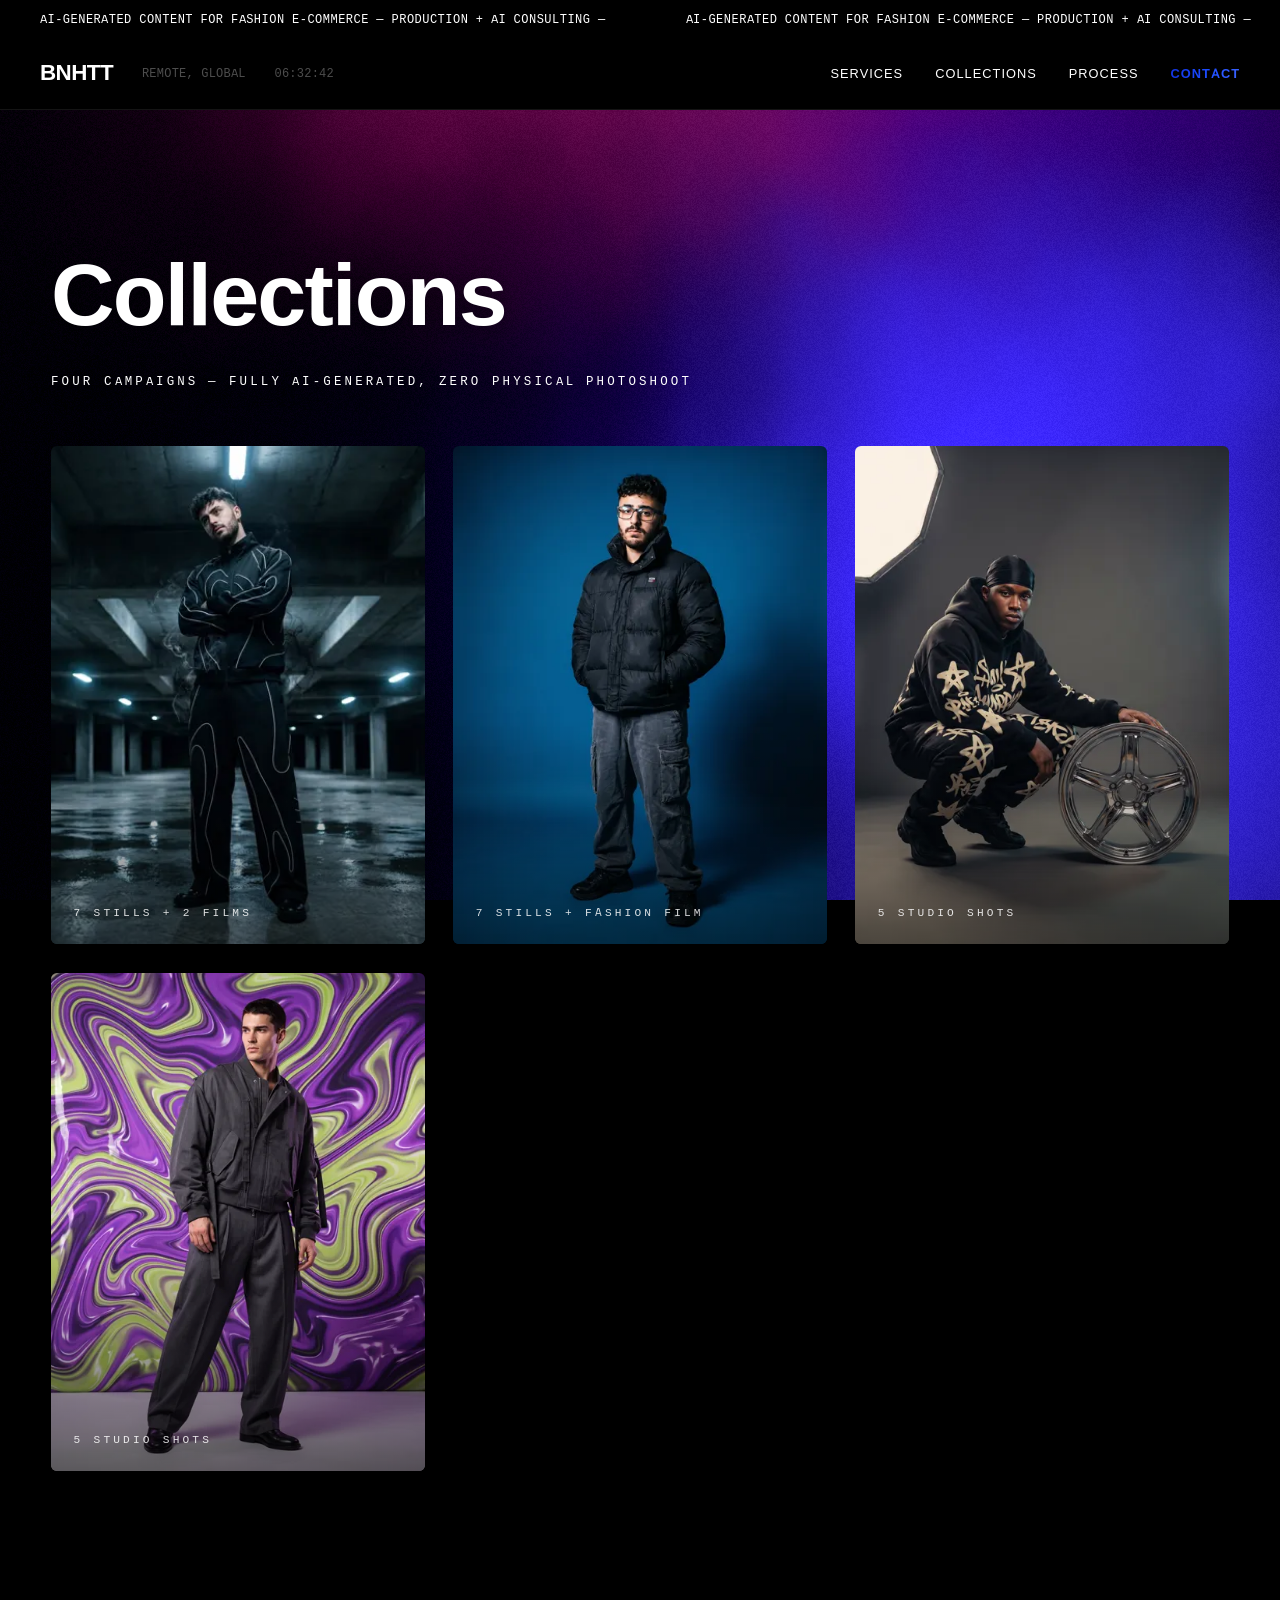
==== collections.html @ 739bd563 "Merge branch 'visual-shader-bg'" ====
<!DOCTYPE html>
<html lang="en">
<head>
  <meta charset="utf-8">
  <meta name="viewport" content="width=device-width, initial-scale=1.0">
  <title>Collections — BNHTT AI Studio</title>
  <meta name="description" content="AI-generated fashion collections by BNHTT AI Studio: Smoke, Blue and Chrome Garage. Full campaign content, produced without a physical photoshoot.">
  <link rel="icon" href="assets/images/favicon.svg" type="image/svg+xml">
  <link rel="icon" href="assets/images/favicon-32.png" sizes="32x32" type="image/png">
  <link rel="apple-touch-icon" href="assets/images/apple-touch-icon.png">
  <link rel="canonical" href="https://bnhtt.github.io/bnhtt-ai-studio-web/collections.html">
  <meta property="og:type" content="website">
  <meta property="og:site_name" content="BNHTT AI Studio">
  <meta property="og:title" content="Collections — BNHTT AI Studio">
  <meta property="og:description" content="Three fully AI-generated fashion campaigns: Smoke, Blue / Aether Flux and Chrome Garage. Zero physical photoshoot.">
  <meta property="og:url" content="https://bnhtt.github.io/bnhtt-ai-studio-web/collections.html">
  <meta property="og:image" content="https://bnhtt.github.io/bnhtt-ai-studio-web/assets/og-image.jpg">
  <meta name="twitter:card" content="summary_large_image">
  <meta name="twitter:image" content="https://bnhtt.github.io/bnhtt-ai-studio-web/assets/og-image.jpg">
  <link rel="stylesheet" href="assets/custom-overrides.css">
  <link rel="stylesheet" href="assets/studio-additions.css">
  <link rel="stylesheet" href="assets/living-blue.css">
  <link rel="stylesheet" href="assets/ui-polish.css">
  <link rel="stylesheet" href="assets/dark-theme.css">
  <link rel="stylesheet" href="assets/text-anim.css">
  <link rel="stylesheet" href="assets/shader-bg.css">
</head>
<body>

  <a href="#main-content" class="skip-link">Skip to content</a>

  <!-- ===== SHADER BACKGROUND (color-shifting on scroll) ===== -->
  <canvas id="shaderBg" aria-hidden="true"></canvas>

  <!-- ===== TICKER ===== -->
  <div class="ticker">
    <div class="ticker-track">
      <span class="ticker-text">AI-GENERATED CONTENT FOR FASHION E-COMMERCE — PRODUCTION + AI CONSULTING —</span>
      <span class="ticker-text">AI-GENERATED CONTENT FOR FASHION E-COMMERCE — PRODUCTION + AI CONSULTING —</span>
      <span class="ticker-text">AI-GENERATED CONTENT FOR FASHION E-COMMERCE — PRODUCTION + AI CONSULTING —</span>
      <span class="ticker-text">AI-GENERATED CONTENT FOR FASHION E-COMMERCE — PRODUCTION + AI CONSULTING —</span>
    </div>
  </div>

  <!-- ===== HEADER ===== -->
  <header class="header">
    <div class="header-left">
      <span class="header-brand"><a href="index.html" style="color:inherit;text-decoration:none;">BNHTT</a></span>
      <span class="header-location">REMOTE, GLOBAL</span>
      <span class="header-time">--:--:--</span>
    </div>
    <nav class="header-nav">
      <a href="index.html#services" class="nav-link">SERVICES</a>
      <a href="collections.html" class="nav-link">COLLECTIONS</a>
      <a href="index.html#process" class="nav-link">PROCESS</a>
      <a href="index.html#contact" class="nav-link nav-cart">CONTACT</a>
    </nav>
  </header>

  <main class="collections-main" id="main-content" tabindex="-1">
    <h1 class="collections-heading">Collections</h1>
    <p class="collections-sub">FOUR CAMPAIGNS — FULLY AI-GENERATED, ZERO PHYSICAL PHOTOSHOOT</p>

    <!-- ===== GRID ===== -->
    <div class="collections-grid" id="collectionsGrid">
      <a class="collection-card" href="#smoke" data-collection="smoke">
        <img src="assets/campaigns/smoke/image-full-portrait-fashion-photograph-of-the--mr4r8g49-2myx_900.webp" srcset="assets/campaigns/smoke/image-full-portrait-fashion-photograph-of-the--mr4r8g49-2myx_480.webp 480w, assets/campaigns/smoke/image-full-portrait-fashion-photograph-of-the--mr4r8g49-2myx_900.webp 900w" sizes="(max-width: 700px) 90vw, 420px" alt="Smoke collection cover — AI-generated fashion portrait" decoding="async" width="900" height="1200">
        <span class="collection-card-label">
          <span class="collection-card-name">SMOKE</span>
          <span class="collection-card-count">7 STILLS + 2 FILMS</span>
        </span>
      </a>
      <a class="collection-card" href="#blue" data-collection="blue">
        <img src="assets/campaigns/blue/ph_standing_900.webp" srcset="assets/campaigns/blue/ph_standing_480.webp 480w, assets/campaigns/blue/ph_standing_900.webp 900w" sizes="(max-width: 700px) 90vw, 420px" alt="Blue collection cover — AI-generated editorial on blue backdrop" decoding="async" width="900" height="1200">
        <span class="collection-card-label">
          <span class="collection-card-name">BLUE / AETHER FLUX</span>
          <span class="collection-card-count">7 STILLS + FASHION FILM</span>
        </span>
      </a>
      <a class="collection-card" href="#chrome-garage" data-collection="chrome-garage">
        <img src="assets/campaigns/chrome_garage/04_prop_llanta_cromada_900.webp" srcset="assets/campaigns/chrome_garage/04_prop_llanta_cromada_480.webp 480w, assets/campaigns/chrome_garage/04_prop_llanta_cromada_900.webp 900w" sizes="(max-width: 700px) 90vw, 420px" alt="Chrome Garage collection cover — studio shot with chrome rim prop" decoding="async" width="900" height="1200">
        <span class="collection-card-label">
          <span class="collection-card-name">CHROME GARAGE</span>
          <span class="collection-card-count">5 STUDIO SHOTS</span>
        </span>
      </a>
      <a class="collection-card" href="#acid-mirage" data-collection="acid-mirage">
        <img src="assets/campaigns/acid_mirage/acid_1_900.webp" srcset="assets/campaigns/acid_mirage/acid_1_480.webp 480w, assets/campaigns/acid_mirage/acid_1_900.webp 900w" sizes="(max-width: 700px) 90vw, 420px" alt="Acid Mirage collection cover — streetwear on acid liquid backdrop" decoding="async" width="900" height="1200">
        <span class="collection-card-label">
          <span class="collection-card-name">ACID MIRAGE</span>
          <span class="collection-card-count">5 STUDIO SHOTS</span>
        </span>
      </a>
    </div>

    <!-- ===== DETAIL: SMOKE ===== -->
    <section class="collection-detail" id="detail-smoke">
      <button class="detail-back" data-back>← ALL COLLECTIONS</button>
      <h2 class="detail-title">SMOKE</h2>
      <p class="detail-desc">Full fashion campaign generated with AI: editorial portraits, product still-life, detail shots and a paced fashion film — produced without a physical photoshoot.</p>
      <div class="detail-gallery">
        <video class="gallery-video" src="assets/campaigns/smoke/smoke_film1.mp4" controls preload="metadata" poster="assets/campaigns/smoke/smoke_film1_poster.webp"></video>
        <video class="gallery-video" src="assets/campaigns/smoke/smoke_film2.mp4" controls preload="metadata" poster="assets/campaigns/smoke/smoke_film2_poster.webp"></video>
        <img src="assets/campaigns/smoke/image-full-portrait-fashion-photograph-of-the--mr4r8g49-2myx_900.webp" srcset="assets/campaigns/smoke/image-full-portrait-fashion-photograph-of-the--mr4r8g49-2myx_480.webp 480w, assets/campaigns/smoke/image-full-portrait-fashion-photograph-of-the--mr4r8g49-2myx_900.webp 900w" sizes="(max-width: 700px) 90vw, 480px" alt="Smoke — full portrait" loading="lazy">
        <img src="assets/campaigns/smoke/image-full-body-fashion-photograph-of-the-same-mr4r9ql4-m71h_900.webp" srcset="assets/campaigns/smoke/image-full-body-fashion-photograph-of-the-same-mr4r9ql4-m71h_480.webp 480w, assets/campaigns/smoke/image-full-body-fashion-photograph-of-the-same-mr4r9ql4-m71h_900.webp 900w" sizes="(max-width: 700px) 90vw, 480px" alt="Smoke — full body" loading="lazy">
        <img src="assets/campaigns/smoke/image-close-up-fashion-detail-photograph-focus-mr4r941b-03mb_900.webp" srcset="assets/campaigns/smoke/image-close-up-fashion-detail-photograph-focus-mr4r941b-03mb_480.webp 480w, assets/campaigns/smoke/image-close-up-fashion-detail-photograph-focus-mr4r941b-03mb_900.webp 900w" sizes="(max-width: 700px) 90vw, 480px" alt="Smoke — fabric detail close-up" loading="lazy">
        <img src="assets/campaigns/smoke/image-product-still-life-fashion-photography-o-mr4r7rx3-8bcl_900.webp" srcset="assets/campaigns/smoke/image-product-still-life-fashion-photography-o-mr4r7rx3-8bcl_480.webp 480w, assets/campaigns/smoke/image-product-still-life-fashion-photography-o-mr4r7rx3-8bcl_900.webp 900w" sizes="(max-width: 700px) 90vw, 480px" alt="Smoke — product still life" loading="lazy">
        <img src="assets/campaigns/smoke/image-camera-most-important-instruction-extrem-mr4rii1w-jrmy_900.webp" srcset="assets/campaigns/smoke/image-camera-most-important-instruction-extrem-mr4rii1w-jrmy_480.webp 480w, assets/campaigns/smoke/image-camera-most-important-instruction-extrem-mr4rii1w-jrmy_900.webp 900w" sizes="(max-width: 700px) 90vw, 480px" alt="Smoke — extreme angle editorial" loading="lazy">
        <img src="assets/campaigns/smoke/image-camera-most-important-instruction-tight--mr4s2w0s-jcgx_900.webp" srcset="assets/campaigns/smoke/image-camera-most-important-instruction-tight--mr4s2w0s-jcgx_480.webp 480w, assets/campaigns/smoke/image-camera-most-important-instruction-tight--mr4s2w0s-jcgx_900.webp 900w" sizes="(max-width: 700px) 90vw, 480px" alt="Smoke — tight frame editorial" loading="lazy">
        <img src="assets/campaigns/smoke/image-camera-wide-angle-lens-45-degree-angle-i-mr4s3p71-jqk0_900.webp" srcset="assets/campaigns/smoke/image-camera-wide-angle-lens-45-degree-angle-i-mr4s3p71-jqk0_480.webp 480w, assets/campaigns/smoke/image-camera-wide-angle-lens-45-degree-angle-i-mr4s3p71-jqk0_900.webp 900w" sizes="(max-width: 700px) 90vw, 480px" alt="Smoke — wide angle 45 degrees" loading="lazy">
      </div>
      <nav class="detail-nav" aria-label="Other collections">
        <a href="#acid-mirage" class="detail-nav-link detail-nav-prev">← ACID MIRAGE</a>
        <a href="#blue" class="detail-nav-link detail-nav-next">BLUE / AETHER FLUX →</a>
      </nav>
    </section>

    <!-- ===== DETAIL: BLUE ===== -->
    <section class="collection-detail" id="detail-blue">
      <button class="detail-back" data-back>← ALL COLLECTIONS</button>
      <h2 class="detail-title">BLUE / AETHER FLUX</h2>
      <p class="detail-desc">AI-generated editorial photoshoot on a saturated blue set: standing and full-body frames, 3/4 editorial angles and close-up portraits, plus the Aether Flux fashion film — all built from a single reference model, with zero physical photoshoot.</p>
      <div class="detail-gallery">
        <video class="gallery-video" src="assets/campaigns/blue/AETHER_FLUX_v2_final.mp4" controls preload="metadata" poster="assets/campaigns/blue/ph_standing_900.webp"></video>
        <img src="assets/campaigns/blue/ph_standing_900.webp" srcset="assets/campaigns/blue/ph_standing_480.webp 480w, assets/campaigns/blue/ph_standing_900.webp 900w" sizes="(max-width: 700px) 90vw, 480px" alt="Blue — standing full body" loading="lazy">
        <img src="assets/campaigns/blue/ph_fullbody_900.webp" srcset="assets/campaigns/blue/ph_fullbody_480.webp 480w, assets/campaigns/blue/ph_fullbody_900.webp 900w" sizes="(max-width: 700px) 90vw, 480px" alt="Blue — full body frontal" loading="lazy">
        <img src="assets/campaigns/blue/ph_34_900.webp" srcset="assets/campaigns/blue/ph_34_480.webp 480w, assets/campaigns/blue/ph_34_900.webp 900w" sizes="(max-width: 700px) 90vw, 480px" alt="Blue — 3/4 editorial angle" loading="lazy">
        <img src="assets/campaigns/blue/ph_closeup_900.webp" srcset="assets/campaigns/blue/ph_closeup_480.webp 480w, assets/campaigns/blue/ph_closeup_900.webp 900w" sizes="(max-width: 700px) 90vw, 480px" alt="Blue — close-up portrait" loading="lazy">
        <img src="assets/campaigns/blue/ph_portrait_grey_900.webp" srcset="assets/campaigns/blue/ph_portrait_grey_480.webp 480w, assets/campaigns/blue/ph_portrait_grey_900.webp 900w" sizes="(max-width: 700px) 90vw, 480px" alt="Blue — grey portrait variation" loading="lazy">
        <img src="assets/campaigns/blue/ph_crouch_900.webp" srcset="assets/campaigns/blue/ph_crouch_480.webp 480w, assets/campaigns/blue/ph_crouch_900.webp 900w" sizes="(max-width: 700px) 90vw, 480px" alt="Blue — crouch pose" loading="lazy">
        <img src="assets/campaigns/blue/ph_editorial_900.webp" srcset="assets/campaigns/blue/ph_editorial_480.webp 480w, assets/campaigns/blue/ph_editorial_900.webp 900w" sizes="(max-width: 700px) 90vw, 480px" alt="Blue — editorial frame" loading="lazy">
      </div>
      <nav class="detail-nav" aria-label="Other collections">
        <a href="#smoke" class="detail-nav-link detail-nav-prev">← SMOKE</a>
        <a href="#chrome-garage" class="detail-nav-link detail-nav-next">CHROME GARAGE →</a>
      </nav>
    </section>

    <!-- ===== DETAIL: CHROME GARAGE ===== -->
    <section class="collection-detail" id="detail-chrome-garage">
      <button class="detail-back" data-back>← ALL COLLECTIONS</button>
      <h2 class="detail-title">CHROME GARAGE</h2>
      <p class="detail-desc">Studio session generated end-to-end with AI: streetwear co-ord with hand-painted graffiti prints, editorial poses and a chrome five-spoke rim as sculptural prop.</p>
      <div class="detail-gallery">
        <img src="assets/campaigns/chrome_garage/01_full_body_coord_900.webp" srcset="assets/campaigns/chrome_garage/01_full_body_coord_480.webp 480w, assets/campaigns/chrome_garage/01_full_body_coord_900.webp 900w" sizes="(max-width: 700px) 90vw, 480px" alt="Chrome Garage — full body co-ord" loading="lazy">
        <img src="assets/campaigns/chrome_garage/02_editorial_profile_point_900.webp" srcset="assets/campaigns/chrome_garage/02_editorial_profile_point_480.webp 480w, assets/campaigns/chrome_garage/02_editorial_profile_point_900.webp 900w" sizes="(max-width: 700px) 90vw, 480px" alt="Chrome Garage — editorial profile" loading="lazy">
        <img src="assets/campaigns/chrome_garage/03_detalle_textura_print_900.webp" srcset="assets/campaigns/chrome_garage/03_detalle_textura_print_480.webp 480w, assets/campaigns/chrome_garage/03_detalle_textura_print_900.webp 900w" sizes="(max-width: 700px) 90vw, 480px" alt="Chrome Garage — print texture detail" loading="lazy">
        <img src="assets/campaigns/chrome_garage/04_prop_llanta_cromada_900.webp" srcset="assets/campaigns/chrome_garage/04_prop_llanta_cromada_480.webp 480w, assets/campaigns/chrome_garage/04_prop_llanta_cromada_900.webp 900w" sizes="(max-width: 700px) 90vw, 480px" alt="Chrome Garage — chrome rim prop" loading="lazy">
        <img src="assets/campaigns/chrome_garage/05_retrato_hood_up_900.webp" srcset="assets/campaigns/chrome_garage/05_retrato_hood_up_480.webp 480w, assets/campaigns/chrome_garage/05_retrato_hood_up_900.webp 900w" sizes="(max-width: 700px) 90vw, 480px" alt="Chrome Garage — hood up portrait" loading="lazy">
      </div>
      <nav class="detail-nav" aria-label="Other collections">
        <a href="#blue" class="detail-nav-link detail-nav-prev">← BLUE / AETHER FLUX</a>
        <a href="#acid-mirage" class="detail-nav-link detail-nav-next">ACID MIRAGE →</a>
      </nav>
    </section>

    <!-- ===== DETAIL: ACID MIRAGE ===== -->
    <section class="collection-detail" id="detail-acid-mirage">
      <button class="detail-back" data-back>← ALL COLLECTIONS</button>
      <h2 class="detail-title">ACID MIRAGE</h2>
      <p class="detail-desc">Editorial menswear streetwear set against liquid acid backdrops — electric purple and lime marble, ornamental dark-cloud textures. Desaturated garments over saturated abstract sets, generated end-to-end with AI. Zero physical photoshoot.</p>
      <div class="detail-gallery">
        <img src="assets/campaigns/acid_mirage/acid_1_900.webp" srcset="assets/campaigns/acid_mirage/acid_1_480.webp 480w, assets/campaigns/acid_mirage/acid_1_900.webp 900w" sizes="(max-width: 700px) 90vw, 480px" alt="Acid Mirage — full body on purple and lime acid swirl" loading="lazy">
        <img src="assets/campaigns/acid_mirage/acid_2_900.webp" srcset="assets/campaigns/acid_mirage/acid_2_480.webp 480w, assets/campaigns/acid_mirage/acid_2_900.webp 900w" sizes="(max-width: 700px) 90vw, 480px" alt="Acid Mirage — 3/4 hoodie on dark ornamental clouds" loading="lazy">
        <img src="assets/campaigns/acid_mirage/acid_3_900.webp" srcset="assets/campaigns/acid_mirage/acid_3_480.webp 480w, assets/campaigns/acid_mirage/acid_3_900.webp 900w" sizes="(max-width: 700px) 90vw, 480px" alt="Acid Mirage — low-angle garment detail" loading="lazy">
        <img src="assets/campaigns/acid_mirage/acid_4_900.webp" srcset="assets/campaigns/acid_mirage/acid_4_480.webp 480w, assets/campaigns/acid_mirage/acid_4_900.webp 900w" sizes="(max-width: 700px) 90vw, 480px" alt="Acid Mirage — model with floating acid form" loading="lazy">
        <img src="assets/campaigns/acid_mirage/acid_5_900.webp" srcset="assets/campaigns/acid_mirage/acid_5_480.webp 480w, assets/campaigns/acid_mirage/acid_5_900.webp 900w" sizes="(max-width: 700px) 90vw, 480px" alt="Acid Mirage — tight hooded portrait, purple to lime bokeh" loading="lazy">
      </div>
      <nav class="detail-nav" aria-label="Other collections">
        <a href="#chrome-garage" class="detail-nav-link detail-nav-prev">← CHROME GARAGE</a>
        <a href="#smoke" class="detail-nav-link detail-nav-next">SMOKE →</a>
      </nav>
    </section>
  </main>

  <!-- ===== FOOTER ===== -->
  <footer class="footer" id="contact">
    <div class="footer-bottom">
      <span class="footer-copy">© BNHTT AI STUDIO — All rights reserved</span>
    </div>
  </footer>

  <script src="assets/custom-enhance.js"></script>
  <script src="assets/motion.js"></script>
  <script src="assets/collections.js"></script>
  <script src="assets/ui-polish.js"></script>
  <script src="assets/text-anim.js"></script>
  <script src="assets/shader-bg.js"></script>
</body>
</html>
---- assets/custom-overrides.css ----
/* =====================================================================
   GARM — Estilo completo
   Paleta: White #FFFFFF | Persian Blue #1332DE | Black #000000
   Componentes: Background Paths, Sparkles, Spotlight Card,
   Interactive Hover Button, Text Reveal, Scroll Expansion Hero
   ===================================================================== */

/* ---------- FONTS ---------- */
@font-face {
  font-family: 'Bricolage Grotesque';
  src: url('fonts/fonts.gstatic.com_s_bricolagegrotesque_v9_3y9U6as8bTXq_nANBjzKo3IeZx8z6up5BeSl5jBNz_19PpbpMXuECpwUxJBOm_OJWiaaD30YfKfjZZoLvZvl-Molsg.woff2') format('woff2');
  font-weight: 300 500;
  font-style: normal;
}
@font-face {
  font-family: 'Bricolage Grotesque';
  src: url('fonts/fonts.gstatic.com_s_bricolagegrotesque_v9_3y9U6as8bTXq_nANBjzKo3IeZx8z6up5BeSl5jBNz_19PpbpMXuECpwUxJBOm_OJWiaaD30YfKfjZZoLvZvl-MUlstwJ.woff2') format('woff2');
  font-weight: 600 800;
  font-style: normal;
}
@font-face {
  font-family: 'DM Sans';
  src: url('fonts/fonts.gstatic.com_s_dmsans_v17_rP2tp2ywxg089UriI5-g4vlH9VoD8CmcqZG40F9JadbnoEwAopxRR232VGM.woff2') format('woff2');
  font-weight: 400;
  font-style: normal;
}
@font-face {
  font-family: 'DM Sans';
  src: url('fonts/fonts.gstatic.com_s_dmsans_v17_rP2tp2ywxg089UriI5-g4vlH9VoD8CmcqZG40F9JadbnoEwAopxRSW32.woff2') format('woff2');
  font-weight: 400;
  font-style: italic;
}
@font-face {
  font-family: 'Space Mono';
  src: url('fonts/fonts.gstatic.com_s_spacemono_v17_i7dPIFZifjKcF5UAWdDRYE58RWq7.woff2') format('woff2');
  font-weight: 400;
  font-style: normal;
}
@font-face {
  font-family: 'Space Mono';
  src: url('fonts/fonts.gstatic.com_s_spacemono_v17_i7dPIFZifjKcF5UAWdDRYEF8RQ.woff2') format('woff2');
  font-weight: 700;
  font-style: normal;
}

/* ---------- RESET ---------- */
*, *::before, *::after {
  margin: 0;
  padding: 0;
  box-sizing: border-box;
}

html {
  -webkit-font-smoothing: antialiased;
  -moz-osx-font-smoothing: grayscale;
  text-rendering: optimizeLegibility;
  scroll-behavior: smooth;
}

body {
  font-family: 'DM Sans', sans-serif;
  background: #FFFFFF;
  color: #000000;
  line-height: 1.5;
  overflow-x: hidden;
}

img {
  display: block;
  width: 100%;
  height: 100%;
  object-fit: cover;
}

a {
  text-decoration: none;
  color: inherit;
}

.section-title {
  font-family: 'Bricolage Grotesque', sans-serif;
  font-weight: 700;
  font-size: 2.8rem;
  letter-spacing: -0.025em;
  margin-bottom: 2rem;
  color: #000000;
}

/* =====================================================================
   COMPONENTE: BACKGROUND PATHS (Kokonut UI)
   SVG paths animados en el fondo del hero
   ===================================================================== */
.bg-paths {
  position: absolute;
  inset: 0;
  z-index: 1;
  pointer-events: none;
  opacity: 0.5;
  overflow: hidden;
}
.bg-paths svg {
  width: 100%;
  height: 100%;
}
.bg-path {
  fill: none;
  stroke: url(#pathGradient);
  stroke-width: 1.2;
  stroke-linecap: round;
  stroke-dasharray: 2000;
  stroke-dashoffset: 2000;
  opacity: 0.6;
}

/* =====================================================================
   COMPONENTE: SPARKLES (Aceternity UI)
   Partículas canvas sobre el título
   ===================================================================== */
#sparklesCanvas {
  position: absolute;
  inset: 0;
  width: 100%;
  height: 100%;
  pointer-events: none;
  z-index: 2;
}

/* =====================================================================
   COMPONENTE: SCROLL EXPANSION HERO
   El hero se expande al scrollear
   ===================================================================== */
.hero {
  position: relative;
  height: 100vh;
  min-height: 700px;
  overflow: hidden;
  background: #000000;
}
.hero-bg {
  position: absolute;
  inset: 0;
  z-index: 0;
  transition: transform 0.1s linear;
  will-change: transform;
}
.hero-bg img,
.hero-bg video {
  width: 100%;
  height: 100%;
  object-fit: cover;
}
/* Overlay que se desvanece al scrollear */
.hero-overlay {
  position: absolute;
  inset: 0;
  z-index: 1;
  background: linear-gradient(
    to bottom,
    rgba(0,0,0,0.3) 0%,
    rgba(0,0,0,0.1) 50%,
    rgba(0,0,0,0.0) 100%
  );
  transition: opacity 0.3s;
}
/* Contenido del hero (se mueve hacia arriba al scrollear) */
.hero-content {
  position: relative;
  z-index: 3;
  display: flex;
  flex-direction: column;
  align-items: center;
  justify-content: center;
  height: 100%;
  text-align: center;
  padding: 2rem;
  will-change: transform;
}
.hero-title {
  font-family: 'Bricolage Grotesque', sans-serif;
  font-weight: 800;
  font-size: clamp(6rem, 18vw, 16rem);
  letter-spacing: -0.035em;
  line-height: 0.9;
  color: #FFFFFF;
  text-shadow: 0 4px 60px rgba(0,0,0,0.5), 0 0 120px rgba(0,0,0,0.3);
  position: relative;
  z-index: 3;
}
.hero-kicker {
  font-family: 'Space Mono', monospace;
  font-size: 0.85rem;
  letter-spacing: 0.3em;
  color: #1332DE;
  text-shadow: 0 2px 20px rgba(0,0,0,0.6);
  position: relative;
  z-index: 3;
  margin-bottom: 0.75rem;
}
.hero-subhead {
  font-family: 'DM Sans', sans-serif;
  font-weight: 500;
  font-size: clamp(0.95rem, 1.4vw, 1.15rem);
  color: #FFFFFF;
  text-shadow: 0 2px 20px rgba(0,0,0,0.6);
  max-width: 32ch;
  margin-top: 1.25rem;
  position: relative;
  z-index: 3;
}

/* ---------- SCROLL INDICATOR ---------- */
.scroll-indicator {
  position: absolute;
  bottom: 2.5rem;
  left: 50%;
  transform: translateX(-50%);
  z-index: 5;
  display: flex;
  flex-direction: column;
  align-items: center;
  gap: 0.6rem;
  opacity: 0.7;
  transition: opacity 1s;
}
.scroll-indicator.hidden {
  opacity: 0;
  pointer-events: none;
}
.scroll-label {
  font-family: 'Space Mono', monospace;
  font-size: 0.6rem;
  letter-spacing: 0.15em;
  color: rgba(255,255,255,0.6);
}
.scroll-line {
  width: 1px;
  height: 40px;
  background: rgba(255,255,255,0.2);
  position: relative;
  overflow: hidden;
}
.scroll-line span {
  position: absolute;
  top: -100%;
  left: 0;
  width: 100%;
  height: 100%;
  background: #FFFFFF;
  animation: scroll-pulse 2s ease-in-out infinite;
}
@keyframes scroll-pulse {
  0% { top: -100%; }
  100% { top: 100%; }
}

/* =====================================================================
   COMPONENTE: INTERACTIVE HOVER BUTTON (Magic UI)
   CTA con flecha animada
   ===================================================================== */
.hero-cta-wrapper {
  position: relative;
  z-index: 3;
  margin-top: 1rem;
}
.hero-cta {
  display: inline-flex;
  align-items: center;
  gap: 0.6rem;
  font-family: 'DM Sans', sans-serif;
  font-weight: 600;
  font-size: 0.85rem;
  letter-spacing: 0.12em;
  text-transform: uppercase;
  color: #FFFFFF;
  background: #1332DE;
  padding: 1rem 2.5rem;
  position: relative;
  overflow: hidden;
  transition: all 0.4s cubic-bezier(0.34, 1.56, 0.64, 1);
  will-change: transform;
  cursor: pointer;
  border: none;
}
.hero-cta::before {
  content: '';
  position: absolute;
  inset: 0;
  background: linear-gradient(135deg, #1332DE, #1a4aff);
  opacity: 0;
  transition: opacity 0.4s;
}
.hero-cta .cta-text {
  position: relative;
  z-index: 1;
}
.cta-arrow {
  position: relative;
  z-index: 1;
  display: inline-flex;
  transition: transform 0.4s cubic-bezier(0.34, 1.56, 0.64, 1);
}
.hero-cta:hover::before {
  opacity: 1;
}
.hero-cta:hover .cta-arrow {
  transform: translateX(4px);
}
.hero-cta:hover {
  transform: translateY(-1px);
  box-shadow: 0 8px 30px rgba(19, 50, 222, 0.35);
}

/* =====================================================================
   COMPONENTE: SPOTLIGHT CARD (EaseMize)
   Brillo que sigue al mouse
   ===================================================================== */
.spotlight-card {
  position: relative;
  overflow: hidden;
  cursor: pointer;
  aspect-ratio: 4 / 5;
  display: block;
  border-radius: 0;
}
.spotlight-glow {
  position: absolute;
  inset: 0;
  z-index: 2;
  pointer-events: none;
  opacity: 0;
  transition: opacity 0.3s;
  background: radial-gradient(
    600px circle at var(--mx, 50%) var(--my, 50%),
    rgba(19, 50, 222, 0.15) 0%,
    rgba(19, 50, 222, 0.05) 40%,
    transparent 60%
  );
}
.spotlight-card:hover .spotlight-glow {
  opacity: 1;
}
.spotlight-img {
  width: 100%;
  height: 100%;
}
.spotlight-img img {
  transition: transform 0.7s cubic-bezier(0.16, 1, 0.3, 1);
  will-change: transform;
}
.spotlight-card:hover .spotlight-img img {
  transform: scale(1.06);
}
.spotlight-label {
  position: absolute;
  bottom: 2rem;
  left: 2rem;
  z-index: 3;
  font-family: 'Bricolage Grotesque', sans-serif;
  font-weight: 700;
  font-size: 2.5rem;
  letter-spacing: -0.02em;
  color: #FFFFFF;
  text-shadow: 0 2px 20px rgba(0,0,0,0.4);
}

/* ---- TICKER ---- */
.ticker {
  background: #000000;
  color: #FFFFFF;
  font-family: 'Space Mono', monospace;
  font-size: 0.75rem;
  letter-spacing: 0.04em;
  text-transform: uppercase;
  overflow: hidden;
  padding: 0.6rem 0;
  white-space: nowrap;
}
.ticker-track {
  display: flex;
  width: max-content;
  animation: ticker-scroll 30s linear infinite;
}
.ticker-text {
  padding: 0 2.5rem;
  flex-shrink: 0;
}
@keyframes ticker-scroll {
  0% { transform: translateX(0); }
  100% { transform: translateX(-50%); }
}

/* ---- HEADER ---- */
.header {
  display: flex;
  align-items: center;
  justify-content: space-between;
  padding: 1.2rem 2.5rem;
  background: #FFFFFF;
  border-bottom: 1px solid rgba(0,0,0,0.06);
  position: sticky;
  top: 0;
  z-index: 100;
}
.header-left {
  display: flex;
  align-items: center;
  gap: 1.8rem;
}
.header-brand {
  font-family: 'Bricolage Grotesque', sans-serif;
  font-weight: 700;
  font-size: 1.4rem;
  letter-spacing: -0.025em;
  color: #000000;
}
.header-location,
.header-time {
  font-family: 'Space Mono', monospace;
  font-size: 0.75rem;
  color: #000000;
  opacity: 0.55;
  letter-spacing: 0.02em;
}
.header-nav {
  display: flex;
  align-items: center;
  gap: 2rem;
}
.nav-link {
  font-family: 'DM Sans', sans-serif;
  font-size: 0.8rem;
  font-weight: 500;
  letter-spacing: 0.08em;
  text-transform: uppercase;
  color: #000000;
  transition: color 0.2s;
  position: relative;
}
.nav-link::after {
  content: '';
  position: absolute;
  bottom: -2px;
  left: 0;
  width: 0;
  height: 1.5px;
  background: #1332DE;
  transition: width 0.3s cubic-bezier(0.34, 1.56, 0.64, 1);
}
.nav-link:hover {
  color: #1332DE;
}
.nav-link:hover::after {
  width: 100%;
}
.nav-cart {
  color: #1332DE;
  font-weight: 600;
}

/* ---- BROWSE SECTION ---- */
.browse {
  padding: 4rem 2.5rem;
  background: #FFFFFF;
}
.browse-grid {
  display: grid;
  grid-template-columns: 1fr 1fr;
  gap: 1.5rem;
  max-width: 1400px;
  margin: 0 auto;
}

/* ---- PHOTO BANNER ---- */
.photo-banner {
  padding: 0 2.5rem 4rem;
  background: #FFFFFF;
  max-width: 1400px;
  margin: 0 auto;
}
.photo-banner-grid {
  display: grid;
  grid-template-columns: repeat(4, 1fr);
  gap: 1rem;
}
.photo-item {
  aspect-ratio: 3 / 4;
  overflow: hidden;
  cursor: pointer;
  transition: transform 0.5s cubic-bezier(0.16, 1, 0.3, 1);
}
.photo-item:hover {
  transform: scale(1.03);
}
.photo-item img {
  transition: transform 0.7s cubic-bezier(0.16, 1, 0.3, 1);
}
.photo-item:hover img {
  transform: scale(1.08);
}

/* ---- SLIDESHOW ---- */
.slideshow {
  padding: 0 2.5rem 4rem;
  background: #FFFFFF;
  overflow: hidden;
  max-width: 1400px;
  margin: 0 auto;
}
.slideshow-track {
  display: flex;
  gap: 1rem;
  width: max-content;
  animation: slideshow-scroll 40s linear infinite;
}
.slideshow-item {
  width: 320px;
  aspect-ratio: 3 / 4;
  flex-shrink: 0;
  overflow: hidden;
}
.slideshow-item img {
  transition: transform 0.7s cubic-bezier(0.16, 1, 0.3, 1);
}
.slideshow-item:hover img {
  transform: scale(1.06);
}
@keyframes slideshow-scroll {
  0% { transform: translateX(0); }
  100% { transform: translateX(-50%); }
}

/* =====================================================================
   COMPONENTE: TEXT REVEAL (Magic UI)
   Palabras que aparecen al scrollear
   ===================================================================== */
[data-reveal-word] {
  opacity: 0;
  transform: translateY(30px);
  transition: opacity 0.8s cubic-bezier(0.16, 1, 0.3, 1),
              transform 0.8s cubic-bezier(0.16, 1, 0.3, 1);
}
[data-reveal-word].revealed {
  opacity: 1;
  transform: translateY(0);
}

/* ---- FOOTER ---- */
.footer {
  background: #000000;
  color: #FFFFFF;
  padding: 5rem 2.5rem 2rem;
}
.footer-signup {
  max-width: 500px;
  margin: 0 auto 3rem;
  text-align: center;
}
.footer-title {
  font-family: 'Bricolage Grotesque', sans-serif;
  font-weight: 700;
  font-size: 2.2rem;
  letter-spacing: -0.025em;
  margin-bottom: 1.5rem;
  color: #FFFFFF;
}
.footer-form {
  display: flex;
  gap: 0;
  border-bottom: 2px solid rgba(255,255,255,0.2);
  transition: border-color 0.3s;
}
.footer-form:focus-within {
  border-color: #1332DE;
}
.footer-input {
  flex: 1;
  background: transparent;
  border: none;
  padding: 0.9rem 0;
  font-family: 'DM Sans', sans-serif;
  font-size: 0.95rem;
  color: #FFFFFF;
  outline: none;
}
.footer-input::placeholder {
  color: rgba(255,255,255,0.4);
}
.footer-btn {
  background: transparent;
  border: none;
  font-family: 'DM Sans', sans-serif;
  font-weight: 600;
  font-size: 0.8rem;
  letter-spacing: 0.1em;
  text-transform: uppercase;
  color: #1332DE;
  cursor: pointer;
  padding: 0.9rem 0;
  transition: color 0.2s;
}
.footer-btn:hover {
  color: #FFFFFF;
}
.footer-bottom {
  border-top: 1px solid rgba(255,255,255,0.08);
  padding-top: 1.5rem;
  text-align: center;
}
.footer-copy {
  font-family: 'Space Mono', monospace;
  font-size: 0.7rem;
  letter-spacing: 0.04em;
  color: rgba(255,255,255,0.35);
}

/* ---- REDUCED MOTION ---- */
@media (prefers-reduced-motion: reduce) {
  *, *::before, *::after {
    animation-duration: 0.01ms !important;
    transition-duration: 0.01ms !important;
  }
  .ticker-track {
    animation: none;
  }
  .slideshow-track {
    animation: none;
  }
  .scroll-line span {
    animation: none;
    top: 0;
  }
  [data-reveal-word] {
    opacity: 1;
    transform: none;
  }
  .bg-path {
    stroke-dashoffset: 0;
  }
}

/* ---- ACCESSIBLE FOCUS STATES ----
   Halo ring (white inner + blue outer) reads on white header/body,
   black hero/footer and busy campaign photos alike — a single-color
   outline disappears against at least one of those backgrounds. */
a, button, input, textarea, [tabindex] {
  outline: none;
}
a:focus-visible,
button:focus-visible,
input:focus-visible,
textarea:focus-visible,
[tabindex]:focus-visible {
  outline: 2px solid #FFFFFF;
  outline-offset: 2px;
  box-shadow: 0 0 0 4px #1332DE;
}
.skip-link:focus-visible {
  outline: none;
  box-shadow: none;
}
#hero:focus-visible,
#main-content:focus-visible {
  outline: none;
  box-shadow: none;
}

/* ---- SKIP LINK ---- */
.skip-link {
  position: absolute;
  top: -3rem;
  left: 1rem;
  z-index: 1000;
  background: #1332DE;
  color: #FFFFFF;
  padding: 0.75rem 1.25rem;
  font-family: 'Space Mono', monospace;
  font-size: 0.75rem;
  letter-spacing: 0.08em;
  text-transform: uppercase;
  text-decoration: none;
  transition: top 0.2s;
}
.skip-link:focus {
  top: 1rem;
}

/* ---- RESPONSIVE ---- */
@media (max-width: 900px) {
  .header { padding: 1rem 1.5rem; flex-wrap: wrap; gap: 0.8rem; }
  .header-left { gap: 1rem; }
  .header-nav { gap: 1.2rem; }
  .browse { padding: 2rem 1.5rem; }
  .browse-grid { grid-template-columns: 1fr; }
  .photo-banner { padding: 0 1.5rem 2rem; }
  .photo-banner-grid { grid-template-columns: repeat(2, 1fr); }
  .slideshow { padding: 0 1.5rem 2rem; }
  .slideshow-item { width: 240px; }
  .section-title { font-size: 2rem; }
}

@media (max-width: 600px) {
  .header-location,
  .header-time { display: none; }
  .photo-banner-grid { grid-template-columns: 1fr 1fr; }
  .footer { padding: 3rem 1.5rem 1.5rem; }
  .hero-title { font-size: clamp(4rem, 14vw, 6rem); }
  .spotlight-label { font-size: 1.8rem; bottom: 1.2rem; left: 1.2rem; }
  .scroll-indicator { display: none; }
}
---- assets/studio-additions.css ----
/* =====================================================================
   BNHTT AI STUDIO — Additions
   (1) K.I.N.D-style diagonal cascade section  (2) Collections page
   Paleta: White #FFFFFF | Persian Blue #1332DE | Black #000000
   ===================================================================== */

/* ============ (-1) MOTION SYSTEM ============ */

/* Kicker "AI STUDIO" — más grande y más ancho */
.hero-kicker {
  font-size: 1.05rem !important;
  font-weight: 700 !important;
  letter-spacing: 0.62em !important;
}

/* Letras (hero title + kicker): entrada rise + blur */
.m-letter {
  display: inline-block;
  white-space: pre;
  opacity: 0;
  transform: translateY(0.55em) rotate(2deg);
  filter: blur(10px);
  animation: mLetterIn 0.7s cubic-bezier(0.22, 1, 0.36, 1) forwards;
}

@keyframes mLetterIn {
  to { opacity: 1; transform: translateY(0) rotate(0); filter: blur(0); }
}

/* Kicker: además del rise, tracking que se asienta */
.hero-entrance .hero-kicker { animation: mTrackIn 1.1s cubic-bezier(0.22, 1, 0.36, 1) both; }

@keyframes mTrackIn {
  from { letter-spacing: 1.1em; opacity: 0.4; }
  to   { letter-spacing: 0.62em; opacity: 1; }
}

/* Subhead del hero: palabras que suben en cascada al cargar
   (el delay por palabra lo inyecta motion.js inline con base 900ms) */
.m-hero-words .m-word {
  opacity: 0;
  transform: translateY(0.9em);
  animation: mWordIn 0.6s cubic-bezier(0.22, 1, 0.36, 1) forwards;
}

/* CTA y scroll indicator entran al final */
.hero-entrance .hero-cta-wrapper { animation: mFadeUp 0.7s cubic-bezier(0.22, 1, 0.36, 1) 1.35s both; }
.hero-entrance .scroll-indicator { animation: mFadeUp 0.9s ease 1.9s both; }

@keyframes mFadeUp {
  from { opacity: 0; transform: translateY(18px); }
  to   { opacity: 1; transform: translateY(0); }
}

/* Palabras genéricas (títulos/descripciones): estado inicial + entrada */
.m-word {
  display: inline-block;
  will-change: transform, opacity;
}

.m-title .m-word,
.m-desc .m-word {
  opacity: 0;
  transform: translateY(0.7em);
  transition: opacity 0.55s cubic-bezier(0.22, 1, 0.36, 1), transform 0.55s cubic-bezier(0.22, 1, 0.36, 1);
}

.m-title.m-in .m-word,
.m-desc.m-in .m-word {
  opacity: 1;
  transform: translateY(0);
}

@keyframes mWordIn {
  to { opacity: 1; transform: translateY(0); }
}

/* Los data-reveal-word existentes conservan su fade; el stagger interno lo aportan los .m-word */
.motion-off .m-letter, .motion-off .m-word { opacity: 1 !important; transform: none !important; filter: none !important; animation: none !important; transition: none !important; }

@media (prefers-reduced-motion: reduce) {
  .m-letter, .m-word, .hero-entrance .hero-cta-wrapper, .hero-entrance .scroll-indicator, .hero-entrance .hero-kicker {
    opacity: 1 !important; transform: none !important; filter: none !important; animation: none !important; transition: none !important;
  }
}

/* ============ (0) MOBILE FIXES (audit 2026-07-06) ============ */

html, body {
  overflow-x: clip;
}

@media (max-width: 720px) {
  .header {
    flex-wrap: wrap;
    row-gap: 0.2rem;
  }
  .header-location,
  .header-time {
    display: none;
  }
  .header-nav {
    width: 100%;
    display: flex;
    justify-content: space-between;
    gap: 0.4rem;
    overflow-x: auto;
    -webkit-overflow-scrolling: touch;
    scrollbar-width: none;
  }
  .header-nav::-webkit-scrollbar { display: none; }
  .nav-link {
    padding: 0.7rem 0.35rem; /* tap target ≥40px */
    font-size: 0.72rem;
    letter-spacing: 0.08em;
    white-space: nowrap;
    flex-shrink: 0;
  }
  .footer-form {
    flex-wrap: wrap;
    gap: 0.8rem;
  }
  .footer-btn {
    padding: 0.8rem 1.4rem;
  }
}

/* ============ (1) DIAGONAL CASCADE — inspired by the-kind-agency.com ============ */

.kind-cascade {
  position: relative;
  overflow: hidden;
  background: #050505;
  min-height: 92vh;
  display: flex;
  align-items: center;
  justify-content: center;
}

.cascade-wrap {
  position: absolute;
  inset: -28% -20%;
  transform: rotate(-12deg);
  display: flex;
  flex-direction: column;
  justify-content: center;
  gap: 2.2rem;
  pointer-events: none;
}

.cascade-row {
  display: flex;
  gap: 2.2rem;
  width: max-content;
  animation: cascadeScroll 52s linear infinite;
  will-change: transform;
}

.cascade-row.reverse {
  animation: cascadeScrollReverse 64s linear infinite;
}

.cascade-row.slow {
  animation-duration: 74s;
}

.kind-cascade:hover .cascade-row {
  animation-play-state: paused;
}

@keyframes cascadeScroll {
  from { transform: translate3d(0, 0, 0); }
  to   { transform: translate3d(-50%, 0, 0); }
}

@keyframes cascadeScrollReverse {
  from { transform: translate3d(-50%, 0, 0); }
  to   { transform: translate3d(0, 0, 0); }
}

.cascade-card {
  width: clamp(180px, 17vw, 280px);
  aspect-ratio: 3 / 4;
  flex-shrink: 0;
  border-radius: 6px;
  overflow: hidden;
  opacity: 0.82;
  box-shadow: 0 24px 60px rgba(0, 0, 0, 0.55);
  transform: rotate(3.5deg);
}

.cascade-card:nth-child(even) {
  transform: rotate(-2.5deg) translateY(1.6rem);
}

.cascade-card img {
  width: 100%;
  height: 100%;
  object-fit: cover;
  display: block;
}

.cascade-content {
  position: relative;
  z-index: 2;
  text-align: center;
  padding: 2rem;
}

.cascade-kicker {
  font-family: 'Space Mono', monospace;
  font-size: 0.72rem;
  letter-spacing: 0.35em;
  color: #1332DE;
  display: block;
  margin-bottom: 1.2rem;
  text-shadow: 0 2px 18px rgba(0,0,0,0.9);
}

.cascade-title {
  font-family: 'Bricolage Grotesque', sans-serif;
  font-weight: 800;
  font-size: clamp(3rem, 9vw, 7.5rem);
  line-height: 0.95;
  color: #fff;
  letter-spacing: -0.02em;
  text-shadow: 0 6px 40px rgba(0,0,0,0.85);
  margin-bottom: 2rem;
}

.cascade-cta {
  font-family: 'Space Mono', monospace;
  font-size: 0.8rem;
  letter-spacing: 0.22em;
  color: #fff;
  text-decoration: none;
  border: 1px solid rgba(255,255,255,0.45);
  padding: 0.95rem 2.1rem;
  display: inline-block;
  background: rgba(5,5,5,0.35);
  backdrop-filter: blur(4px);
  transition: background 0.25s ease, color 0.25s ease, border-color 0.25s ease;
}

.cascade-cta:hover {
  background: #1332DE;
  border-color: #1332DE;
  color: #fff;
}

@media (prefers-reduced-motion: reduce) {
  .cascade-row, .cascade-row.reverse, .cascade-row.slow {
    animation: none;
    transform: translate3d(-12%, 0, 0);
  }
}

/* ============ (2) COLLECTIONS PAGE ============ */

.collections-main {
  background: #fff;
  min-height: 100vh;
  padding: 7.5rem 4vw 5rem;
}

.collections-heading {
  font-family: 'Bricolage Grotesque', sans-serif;
  font-weight: 800;
  font-size: clamp(2.6rem, 7vw, 5.5rem);
  letter-spacing: -0.02em;
  color: #000;
  margin-bottom: 0.6rem;
}

.collections-sub {
  font-family: 'Space Mono', monospace;
  font-size: 0.78rem;
  letter-spacing: 0.25em;
  color: #555;
  margin-bottom: 3.5rem;
}

.collections-grid {
  display: grid;
  grid-template-columns: repeat(auto-fit, minmax(280px, 1fr));
  gap: 1.8rem;
}

.collection-card {
  position: relative;
  display: block;
  aspect-ratio: 3 / 4;
  overflow: hidden;
  border-radius: 6px;
  cursor: pointer;
  text-decoration: none;
  background: #0a0a0a;
}

.collection-card img {
  width: 100%;
  height: 100%;
  object-fit: cover;
  display: block;
  transition: transform 0.6s cubic-bezier(0.22, 1, 0.36, 1), opacity 0.4s ease;
}

.collection-card:hover img {
  transform: scale(1.045);
  opacity: 0.85;
}

.collection-card-label {
  position: absolute;
  left: 1.4rem;
  bottom: 1.3rem;
  z-index: 2;
}

.collection-card-name {
  font-family: 'Bricolage Grotesque', sans-serif;
  font-weight: 700;
  font-size: clamp(1.5rem, 2.6vw, 2.2rem);
  color: #fff;
  text-shadow: 0 4px 24px rgba(0,0,0,0.7);
  display: block;
}

.collection-card-count {
  font-family: 'Space Mono', monospace;
  font-size: 0.7rem;
  letter-spacing: 0.28em;
  color: rgba(255,255,255,0.85);
}

.collection-card::after {
  content: "";
  position: absolute;
  inset: 0;
  background: linear-gradient(to top, rgba(0,0,0,0.55) 0%, rgba(0,0,0,0) 45%);
}

/* --- Detail view --- */

.collection-detail {
  display: none;
}

.collection-detail.active {
  display: block;
}

.collections-grid.hidden {
  display: none;
}

.detail-back {
  font-family: 'Space Mono', monospace;
  font-size: 0.78rem;
  letter-spacing: 0.22em;
  color: #000;
  background: none;
  border: 1px solid #000;
  padding: 0.7rem 1.6rem;
  cursor: pointer;
  margin-bottom: 2.6rem;
  transition: background 0.25s ease, color 0.25s ease;
}

.detail-back:hover {
  background: #1332DE;
  border-color: #1332DE;
  color: #fff;
}

.detail-title {
  font-family: 'Bricolage Grotesque', sans-serif;
  font-weight: 800;
  font-size: clamp(2.2rem, 6vw, 4.5rem);
  color: #000;
  margin-bottom: 0.5rem;
}

.detail-desc {
  font-family: 'DM Sans', sans-serif;
  font-size: 1rem;
  color: #444;
  max-width: 62ch;
  margin-bottom: 2.8rem;
}

.detail-gallery {
  display: grid;
  grid-template-columns: repeat(auto-fill, minmax(300px, 1fr));
  gap: 1.4rem;
}

.detail-gallery img,
.detail-gallery video {
  width: 100%;
  display: block;
  border-radius: 5px;
  background: #0a0a0a;
}

.detail-gallery .gallery-video {
  grid-column: 1 / -1;
  max-height: 82vh;
  object-fit: contain;
}

.detail-nav {
  display: flex;
  justify-content: space-between;
  gap: 1.5rem;
  margin-top: 3rem;
  padding-top: 2rem;
  border-top: 1px solid rgba(0, 0, 0, 0.12);
}

.detail-nav-link {
  font-family: 'Space Mono', monospace;
  font-size: 0.78rem;
  letter-spacing: 0.15em;
  color: #000;
  text-decoration: none;
  transition: color 0.25s ease;
}

.detail-nav-link:hover {
  color: #1332DE;
}

.detail-nav-next {
  text-align: right;
}

@media (max-width: 640px) {
  .collections-main { padding-top: 6rem; }

  .detail-nav {
    flex-direction: column;
    gap: 0.9rem;
  }

  .detail-nav-next {
    text-align: left;
  }
}

/* ============ (X) CONTACT CTA — effective client-capture block (2026-07-11) ============ */
/* Reemplaza el "learn to do it yourself" (que vendía en contra del servicio) por un
   CTA primario único, orientado al beneficio. Investigación: CTA específico +161%,
   1 CTA primario por página +32%, benefit-driven > genérico. */

.contact-cta {
  max-width: 680px;
  margin: 0 auto 3.5rem;
  text-align: center;
}
.contact-kicker {
  display: inline-block;
  font-family: 'Space Mono', monospace;
  font-size: 0.72rem;
  letter-spacing: 0.22em;
  text-transform: uppercase;
  color: #1332DE;
  margin-bottom: 1rem;
}
.contact-title {
  font-family: 'Bricolage Grotesque', sans-serif;
  font-weight: 700;
  font-size: clamp(1.9rem, 4.2vw, 3rem);
  line-height: 1.05;
  letter-spacing: -0.028em;
  color: #FFFFFF;
  margin-bottom: 1.1rem;
}
.contact-sub {
  font-family: 'DM Sans', sans-serif;
  font-size: 1.02rem;
  line-height: 1.55;
  color: rgba(255, 255, 255, 0.66);
  max-width: 520px;
  margin: 0 auto 2.2rem;
}
.contact-btn {
  display: inline-flex;
  align-items: center;
  gap: 0.7rem;
  background: #1332DE;
  color: #FFFFFF;
  font-family: 'DM Sans', sans-serif;
  font-weight: 600;
  font-size: 1rem;
  letter-spacing: 0.01em;
  text-decoration: none;
  padding: 1.05rem 2.1rem;      /* tap target ≥ 44px */
  border-radius: 999px;
  transition: transform 0.2s cubic-bezier(0.22, 1, 0.36, 1), background 0.2s, box-shadow 0.2s;
  box-shadow: 0 12px 30px rgba(19, 50, 222, 0.35);
}
.contact-btn:hover,
.contact-btn:focus-visible {
  background: #1a4aff;
  transform: translateY(-2px);
  box-shadow: 0 18px 40px rgba(19, 50, 222, 0.5);
}
.contact-btn .cta-arrow {
  display: inline-flex;
  transition: transform 0.2s ease;
}
.contact-btn:hover .cta-arrow {
  transform: translateX(4px);
}
.contact-trust {
  display: block;
  margin-top: 1.1rem;
  font-family: 'Space Mono', monospace;
  font-size: 0.72rem;
  letter-spacing: 0.06em;
  color: rgba(255, 255, 255, 0.4);
}

/* Newsletter demoted to a secondary role below the primary CTA */
.footer-signup-label {
  font-family: 'DM Sans', sans-serif;
  font-size: 0.9rem;
  color: rgba(255, 255, 255, 0.5);
  margin-bottom: 1rem;
}

@media (max-width: 720px) {
  .contact-btn { width: 100%; justify-content: center; }
}

/* ============ (X) CONTACT CTA — effective client-capture block (2026-07-11) ============ */
/* Reemplaza el "learn to do it yourself" (que vendía en contra del servicio) por un
   CTA primario único, orientado al beneficio. Investigación: CTA específico +161%,
   1 CTA primario por página +32%, benefit-driven > genérico. */

.contact-cta {
  max-width: 680px;
  margin: 0 auto 3.5rem;
  text-align: center;
}
.contact-kicker {
  display: inline-block;
  font-family: 'Space Mono', monospace;
  font-size: 0.72rem;
  letter-spacing: 0.22em;
  text-transform: uppercase;
  color: #1332DE;
  margin-bottom: 1rem;
}
.contact-title {
  font-family: 'Bricolage Grotesque', sans-serif;
  font-weight: 700;
  font-size: clamp(1.9rem, 4.2vw, 3rem);
  line-height: 1.05;
  letter-spacing: -0.028em;
  color: #FFFFFF;
  margin-bottom: 1.1rem;
}
.contact-sub {
  font-family: 'DM Sans', sans-serif;
  font-size: 1.02rem;
  line-height: 1.55;
  color: rgba(255, 255, 255, 0.66);
  max-width: 520px;
  margin: 0 auto 2.2rem;
}
.contact-btn {
  display: inline-flex;
  align-items: center;
  gap: 0.7rem;
  background: #1332DE;
  color: #FFFFFF;
  font-family: 'DM Sans', sans-serif;
  font-weight: 600;
  font-size: 1rem;
  letter-spacing: 0.01em;
  text-decoration: none;
  padding: 1.05rem 2.1rem;      /* tap target ≥ 44px */
  border-radius: 999px;
  transition: transform 0.2s cubic-bezier(0.22, 1, 0.36, 1), background 0.2s, box-shadow 0.2s;
  box-shadow: 0 12px 30px rgba(19, 50, 222, 0.35);
}
.contact-btn:hover,
.contact-btn:focus-visible {
  background: #1a4aff;
  transform: translateY(-2px);
  box-shadow: 0 18px 40px rgba(19, 50, 222, 0.5);
}
.contact-btn .cta-arrow {
  display: inline-flex;
  transition: transform 0.2s ease;
}
.contact-btn:hover .cta-arrow {
  transform: translateX(4px);
}
.contact-trust {
  display: block;
  margin-top: 1.1rem;
  font-family: 'Space Mono', monospace;
  font-size: 0.72rem;
  letter-spacing: 0.06em;
  color: rgba(255, 255, 255, 0.4);
}

/* Newsletter demoted to a secondary role below the primary CTA */
.footer-signup-label {
  font-family: 'DM Sans', sans-serif;
  font-size: 0.9rem;
  color: rgba(255, 255, 255, 0.5);
  margin-bottom: 1rem;
}

@media (max-width: 720px) {
  .contact-btn { width: 100%; justify-content: center; }
}
---- assets/living-blue.css ----
/* =====================================================================
   LIVING BLUE — sistema de azul en movimiento (2026-07-11)
   Le da vida al Persian Blue (#1332DE) en TODO elemento que lo use:
   - Texto azul  → gradiente animado (shimmer)
   - Fondos azules → gradiente líquido en movimiento
   - Líneas/bordes azules → gradiente que fluye + glow
   Se carga DESPUÉS de custom-overrides.css y studio-additions.css
   para sobreescribir. Respeta prefers-reduced-motion.
   Paleta: Persian Blue #1332DE → Electric #1a4aff → Bright #3b63ff
   ===================================================================== */

:root {
  --blue-1: #1332DE;
  --blue-2: #1a4aff;
  --blue-3: #3b63ff;
  /* gradiente simétrico para que el loop de background-position sea contínuo */
  --blue-flow: linear-gradient(115deg,
    var(--blue-1) 0%, var(--blue-2) 25%, var(--blue-3) 50%,
    var(--blue-2) 75%, var(--blue-1) 100%);
}

@keyframes blueFlow {
  from { background-position: 0% 50%; }
  to   { background-position: 200% 50%; }
}
@keyframes blueGlowPulse {
  0%, 100% { box-shadow: 0 12px 30px rgba(19, 50, 222, 0.32); }
  50%      { box-shadow: 0 16px 42px rgba(40, 90, 255, 0.55); }
}

/* ---------- (A) FONDOS azules: gradiente líquido en movimiento ---------- */
.hero-cta,
.hero-cta::before,
.contact-btn,
.cascade-cta:hover,
.detail-back:hover {
  background-image: var(--blue-flow) !important;
  background-size: 200% 200% !important;
  animation: blueFlow 7s linear infinite;
}
/* el CTA primario suma un pulso de glow para reforzar la jerarquía */
.contact-btn {
  animation: blueFlow 7s linear infinite, blueGlowPulse 4.5s ease-in-out infinite;
}
.cascade-cta:hover,
.detail-back:hover { animation-duration: 6s; }

/* ---------- (B) TEXTO azul: gradiente animado (shimmer) ---------- */
.hero-kicker,
.cascade-kicker,
.detail-kicker,
.contact-kicker,
.nav-cart,
.footer-btn,
.nav-link:hover {
  background: var(--blue-flow);
  background-size: 200% auto;
  -webkit-background-clip: text;
  background-clip: text;
  -webkit-text-fill-color: transparent;
  color: transparent !important;
  animation: blueFlow 6s linear infinite;
}

/* ---------- (C) LÍNEAS / BORDES azules: gradiente que fluye + glow ---------- */
.nav-link::after {
  background: var(--blue-flow) !important;
  background-size: 200% auto;
  animation: blueFlow 5s linear infinite;
}
.footer-form:focus-within {
  border-color: var(--blue-2) !important;
  box-shadow: 0 2px 14px -5px rgba(40, 90, 255, 0.65);
}

/* ---------- Accesibilidad: sin movimiento si el usuario lo pide ---------- */
@media (prefers-reduced-motion: reduce) {
  .hero-cta, .hero-cta::before, .contact-btn, .cascade-cta:hover, .detail-back:hover,
  .hero-kicker, .cascade-kicker, .detail-kicker, .contact-kicker,
  .nav-cart, .footer-btn, .nav-link:hover, .nav-link::after {
    animation: none !important;
  }
}
---- assets/ui-polish.css ----
/* =====================================================================
   UI POLISH — auditoría UI 2026-07-12 (index)
   UI-1 header inmersivo sobre el hero → sólido al scroll
   UI-2 descriptores en las tarjetas de servicio
   UI-3 tokens de border-radius coherentes
   UI-5 estado activo de la nav (scroll-spy)
   Cargado después de los demás CSS para sobreescribir.
   ===================================================================== */

:root {
  --radius-sm: 8px;
  --radius-pill: 999px;
}

/* ---------- (UI-1) HEADER inmersivo ---------- */
/* Por defecto: oscuro y cohesivo con el ticker y el hero (adiós banda blanca). */
.header {
  background: #000000 !important;
  border-bottom: 1px solid rgba(255, 255, 255, 0.08) !important;
  transition: background .35s ease, border-color .35s ease, backdrop-filter .35s ease;
}
.header .header-brand { color: #FFFFFF; transition: color .35s ease; }
.header .header-location,
.header .header-time { color: rgba(255, 255, 255, 0.55); transition: color .35s ease; }
.header .nav-link { color: #FFFFFF; transition: color .2s ease; }

/* Al scrollear hacia el contenido claro: header sólido + texto oscuro. */
.header.scrolled {
  background: rgba(255, 255, 255, 0.92) !important;
  backdrop-filter: blur(12px);
  -webkit-backdrop-filter: blur(12px);
  border-bottom: 1px solid rgba(0, 0, 0, 0.06) !important;
}
.header.scrolled .header-brand { color: #000000; }
.header.scrolled .header-location,
.header.scrolled .header-time { color: rgba(0, 0, 0, 0.55); }
.header.scrolled .nav-link { color: #000000; }
/* la nav CONTACT (living-blue) mantiene su gradiente en ambos estados */

/* ---------- (UI-3) tokens de radius coherentes ---------- */
.spotlight-card,
.spotlight-img { border-radius: var(--radius-sm); overflow: hidden; }
.hero-cta,
.contact-btn,
.cascade-cta,
.detail-back { border-radius: var(--radius-pill); }

/* ---------- (UI-2) descriptores de las tarjetas de servicio ---------- */
.spotlight-card { position: relative; }
/* overlay uniforme para legibilidad del texto en ambas tarjetas */
.spotlight-img::after {
  content: '';
  position: absolute;
  inset: 0;
  background: linear-gradient(to top, rgba(0,0,0,0.7) 0%, rgba(0,0,0,0) 55%);
  pointer-events: none;
}
.spotlight-desc {
  display: block;
  max-width: 32ch;
  margin-top: 0.5rem;
  font-family: 'DM Sans', sans-serif;
  font-size: 0.9rem;
  line-height: 1.4;
  color: rgba(255, 255, 255, 0.82);
  position: absolute;
  left: 1.6rem;
  bottom: 1.4rem;
  z-index: 2;
  text-shadow: 0 1px 8px rgba(0,0,0,0.6);
}
/* subir el label para dejar sitio al descriptor */
.spotlight-card .spotlight-label { z-index: 2; }
.spotlight-card:has(.spotlight-desc) .spotlight-label { bottom: 4.6rem; }

/* ---------- (UI-5) estado activo de la nav (scroll-spy) ---------- */
/* reusa el subrayado living-blue: la sección visible queda marcada */
.nav-link.active::after { width: 100%; }
.nav-link.active { opacity: 1; }

@media (max-width: 720px) {
  .spotlight-desc { font-size: 0.8rem; left: 1rem; bottom: 1rem; }
  .spotlight-card:has(.spotlight-desc) .spotlight-label { bottom: 3.8rem; }
}
---- assets/dark-theme.css ----
/* =====================================================================
   DARK THEME — unifica toda la web a la paleta oscura (2026-07-12)
   Antes: hero/cascade/footer oscuros pero services/work/process en blanco.
   Ahora: todo negro editorial. Cargado al final para sobreescribir.
   ===================================================================== */

body {
  background: #000000 !important;
  color: #EDEDED;
}

/* secciones que estaban en blanco → negro */
.browse,
.photo-banner,
.slideshow {
  background: #000000 !important;
}

/* títulos de sección: de negro a blanco */
.section-title {
  color: #FFFFFF !important;
}

/* En un sitio 100% oscuro el header NO debe volverse blanco al scrollear:
   se mantiene oscuro con un fondo translúcido + blur para separar del contenido. */
.header.scrolled {
  background: rgba(0, 0, 0, 0.72) !important;
  -webkit-backdrop-filter: blur(12px);
  backdrop-filter: blur(12px);
  border-bottom: 1px solid rgba(255, 255, 255, 0.08) !important;
}
.header.scrolled .header-brand { color: #FFFFFF; }
.header.scrolled .header-location,
.header.scrolled .header-time { color: rgba(255, 255, 255, 0.55); }
.header.scrolled .nav-link { color: #FFFFFF; }

/* collections.html — fondo oscuro y textos claros */
.collections-main { background: #000000 !important; }
.collections-heading,
.collections-sub,
.detail-title,
.detail-desc { color: #FFFFFF !important; }
---- assets/text-anim.css ----
/* =====================================================================
   TEXT ANIM — animación de ENTRADA y SALIDA para el texto de todas las
   secciones (2026-07-12). Complementa motion.js (títulos/descripciones):
   este archivo cubre el resto del texto (kickers, subtítulos, labels,
   bloque de contacto, footer...). Toggle bidireccional vía IntersectionObserver.
   ===================================================================== */

@media (prefers-reduced-motion: no-preference) {
  .ta {
    opacity: 0;
    transform: translateY(26px);
    transition: opacity 0.7s cubic-bezier(0.22, 1, 0.36, 1),
                transform 0.7s cubic-bezier(0.22, 1, 0.36, 1);
  }
  .ta.ta-in {
    opacity: 1;
    transform: none;
  }
}
---- assets/shader-bg.css ----
/* =====================================================================
   SHADER BACKGROUND — canvas fijo detrás de todo el contenido (2026-07-13)
   Deja ver el fondo animado que cambia de color al scrollear.
   ===================================================================== */

#shaderBg {
  position: fixed;
  inset: 0;
  width: 100%;
  height: 100%;
  z-index: -1;
  display: block;
  pointer-events: none;
}

/* el fondo base es el shader; html queda negro como fallback */
html { background: #000000; }
body { background: transparent !important; }

/* secciones que eran negras sólidas → transparentes o con velo para
   que el shader se vea a través, manteniendo legibilidad del texto */
.browse,
.photo-banner,
.slideshow,
.collections-main { background: transparent !important; }

.kind-cascade { background: rgba(0, 0, 0, 0.30) !important; }
.footer { background: rgba(0, 0, 0, 0.38) !important; }

/* fondo oscuro de respaldo en las tarjetas de servicio: evita que el
   shader se vea "a través" mientras la imagen decodifica (async) */
.spotlight-img { background: #0a0a12; }

/* refuerzo de legibilidad del texto sobre el fondo de color */
.section-title,
.collections-heading,
.collections-sub,
.contact-title,
.contact-sub,
.detail-title,
.detail-desc,
.cascade-title { text-shadow: 0 2px 26px rgba(0, 0, 0, 0.6); }
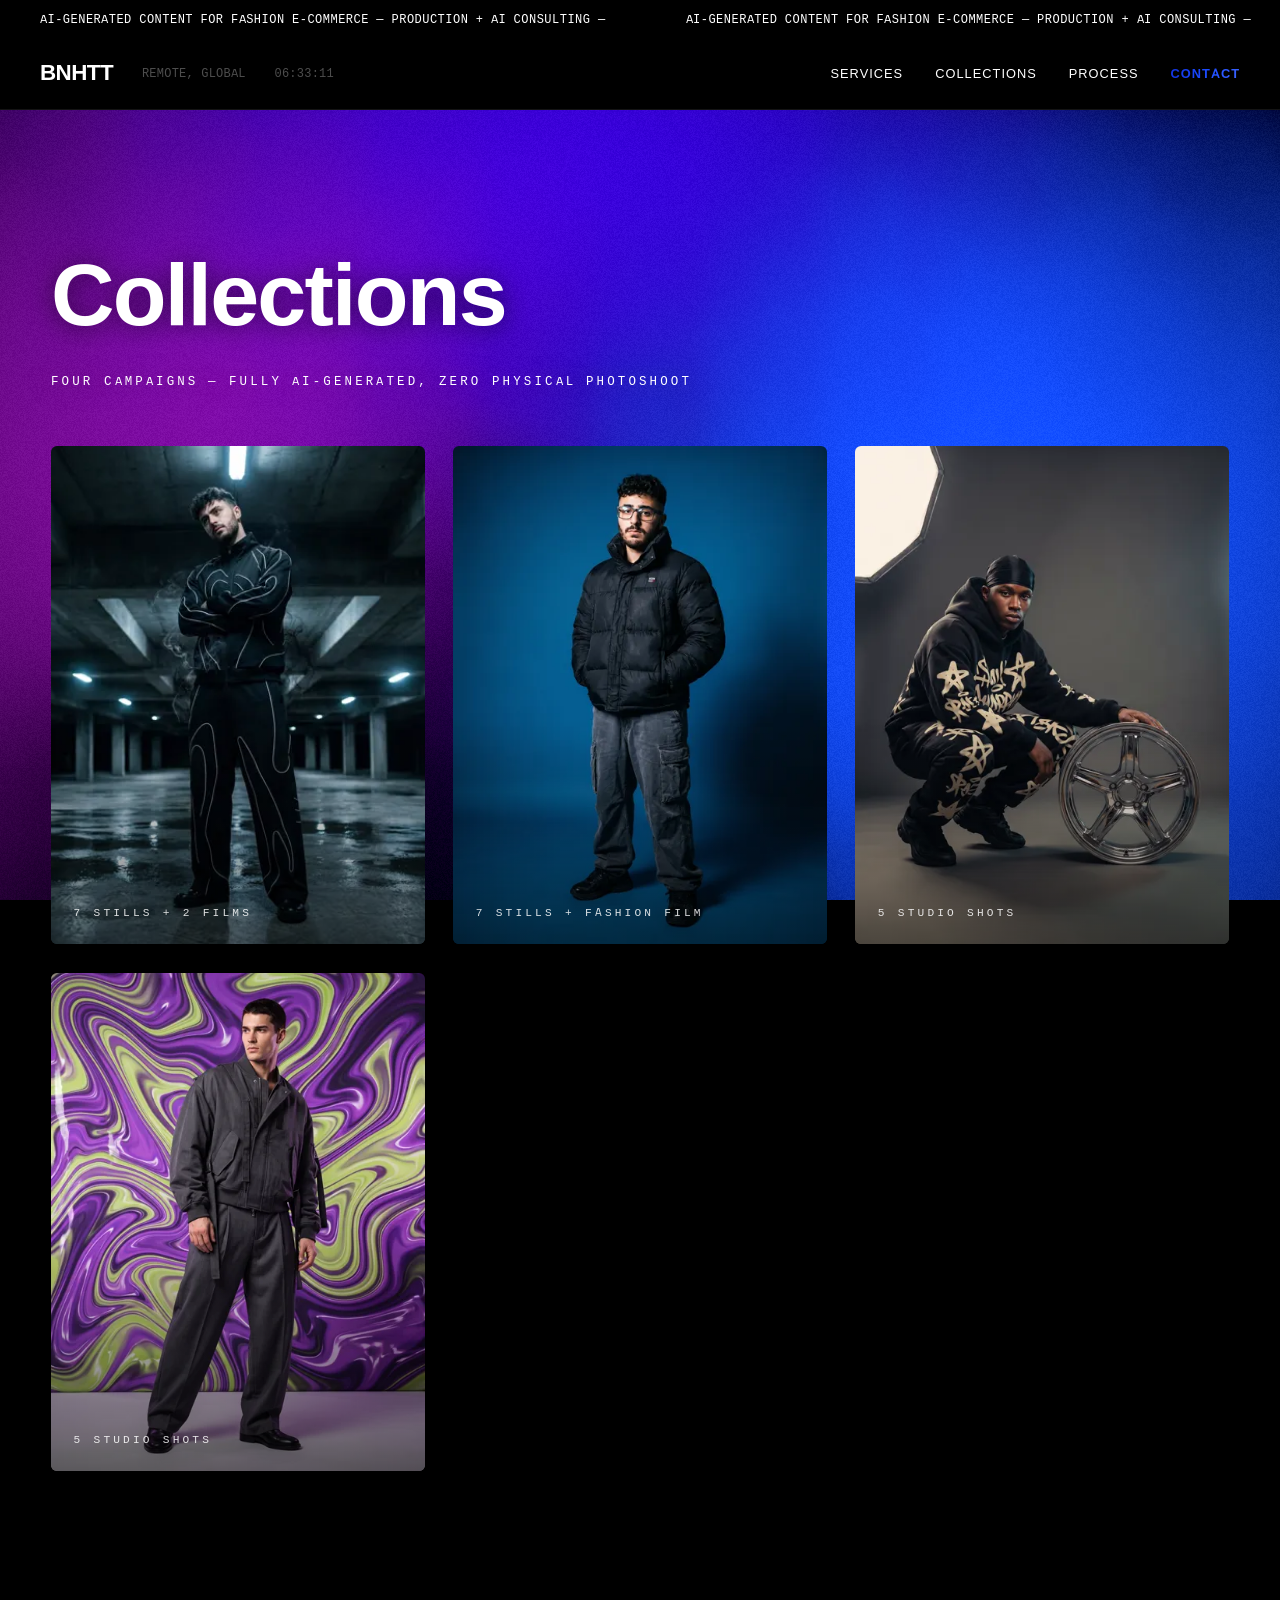
==== commit 0ab27cff: "feat: interactive horizontal accordion for Blue / Aether Flux collection Replace the static image gr" ====
--- a/collections.html
+++ b/collections.html
@@ -120,15 +120,111 @@
       <button class="detail-back" data-back>← ALL COLLECTIONS</button>
       <h2 class="detail-title">BLUE / AETHER FLUX</h2>
       <p class="detail-desc">AI-generated editorial photoshoot on a saturated blue set: standing and full-body frames, 3/4 editorial angles and close-up portraits, plus the Aether Flux fashion film — all built from a single reference model, with zero physical photoshoot.</p>
-      <div class="detail-gallery">
-        <video class="gallery-video" src="assets/campaigns/blue/AETHER_FLUX_v2_final.mp4" controls preload="metadata" poster="assets/campaigns/blue/ph_standing_900.webp"></video>
-        <img src="assets/campaigns/blue/ph_standing_900.webp" srcset="assets/campaigns/blue/ph_standing_480.webp 480w, assets/campaigns/blue/ph_standing_900.webp 900w" sizes="(max-width: 700px) 90vw, 480px" alt="Blue — standing full body" loading="lazy">
-        <img src="assets/campaigns/blue/ph_fullbody_900.webp" srcset="assets/campaigns/blue/ph_fullbody_480.webp 480w, assets/campaigns/blue/ph_fullbody_900.webp 900w" sizes="(max-width: 700px) 90vw, 480px" alt="Blue — full body frontal" loading="lazy">
-        <img src="assets/campaigns/blue/ph_34_900.webp" srcset="assets/campaigns/blue/ph_34_480.webp 480w, assets/campaigns/blue/ph_34_900.webp 900w" sizes="(max-width: 700px) 90vw, 480px" alt="Blue — 3/4 editorial angle" loading="lazy">
-        <img src="assets/campaigns/blue/ph_closeup_900.webp" srcset="assets/campaigns/blue/ph_closeup_480.webp 480w, assets/campaigns/blue/ph_closeup_900.webp 900w" sizes="(max-width: 700px) 90vw, 480px" alt="Blue — close-up portrait" loading="lazy">
-        <img src="assets/campaigns/blue/ph_portrait_grey_900.webp" srcset="assets/campaigns/blue/ph_portrait_grey_480.webp 480w, assets/campaigns/blue/ph_portrait_grey_900.webp 900w" sizes="(max-width: 700px) 90vw, 480px" alt="Blue — grey portrait variation" loading="lazy">
-        <img src="assets/campaigns/blue/ph_crouch_900.webp" srcset="assets/campaigns/blue/ph_crouch_480.webp 480w, assets/campaigns/blue/ph_crouch_900.webp 900w" sizes="(max-width: 700px) 90vw, 480px" alt="Blue — crouch pose" loading="lazy">
-        <img src="assets/campaigns/blue/ph_editorial_900.webp" srcset="assets/campaigns/blue/ph_editorial_480.webp 480w, assets/campaigns/blue/ph_editorial_900.webp 900w" sizes="(max-width: 700px) 90vw, 480px" alt="Blue — editorial frame" loading="lazy">
+      <div class="accordion-blue" id="accordionBlue" role="group" aria-label="Blue / Aether Flux — interactive look selector">
+        <button class="acc-panel active" type="button" aria-pressed="true" aria-label="AETHER FLUX — Fashion film">
+          <span class="acc-media">
+            <video autoplay muted loop playsinline poster="assets/campaigns/blue/ph_standing_900.webp" src="assets/campaigns/blue/AETHER_FLUX_v2_final.mp4"></video>
+          </span>
+          <span class="acc-shade" aria-hidden="true"></span>
+          <span class="acc-label">
+            <span class="acc-icon">01</span>
+            <span class="acc-text">
+              <span class="acc-title">AETHER FLUX</span>
+              <span class="acc-subtitle">Fashion film</span>
+            </span>
+          </span>
+        </button>
+        <button class="acc-panel" type="button" aria-pressed="false" aria-label="Standing — full body">
+          <span class="acc-media">
+            <img src="assets/campaigns/blue/ph_standing_900.webp" srcset="assets/campaigns/blue/ph_standing_480.webp 480w, assets/campaigns/blue/ph_standing_900.webp 900w" sizes="(max-width: 768px) 100vw, 40vw" alt="Blue — standing full body" loading="lazy">
+          </span>
+          <span class="acc-shade" aria-hidden="true"></span>
+          <span class="acc-label">
+            <span class="acc-icon">02</span>
+            <span class="acc-text">
+              <span class="acc-title">STANDING</span>
+              <span class="acc-subtitle">Full body</span>
+            </span>
+          </span>
+        </button>
+        <button class="acc-panel" type="button" aria-pressed="false" aria-label="Full body — frontal">
+          <span class="acc-media">
+            <img src="assets/campaigns/blue/ph_fullbody_900.webp" srcset="assets/campaigns/blue/ph_fullbody_480.webp 480w, assets/campaigns/blue/ph_fullbody_900.webp 900w" sizes="(max-width: 768px) 100vw, 40vw" alt="Blue — full body frontal" loading="lazy">
+          </span>
+          <span class="acc-shade" aria-hidden="true"></span>
+          <span class="acc-label">
+            <span class="acc-icon">03</span>
+            <span class="acc-text">
+              <span class="acc-title">FULL BODY</span>
+              <span class="acc-subtitle">Frontal</span>
+            </span>
+          </span>
+        </button>
+        <button class="acc-panel" type="button" aria-pressed="false" aria-label="3/4 editorial angle">
+          <span class="acc-media">
+            <img src="assets/campaigns/blue/ph_34_900.webp" srcset="assets/campaigns/blue/ph_34_480.webp 480w, assets/campaigns/blue/ph_34_900.webp 900w" sizes="(max-width: 768px) 100vw, 40vw" alt="Blue — 3/4 editorial angle" loading="lazy">
+          </span>
+          <span class="acc-shade" aria-hidden="true"></span>
+          <span class="acc-label">
+            <span class="acc-icon">04</span>
+            <span class="acc-text">
+              <span class="acc-title">3/4 EDITORIAL</span>
+              <span class="acc-subtitle">Angle</span>
+            </span>
+          </span>
+        </button>
+        <button class="acc-panel" type="button" aria-pressed="false" aria-label="Close-up portrait">
+          <span class="acc-media">
+            <img src="assets/campaigns/blue/ph_closeup_900.webp" srcset="assets/campaigns/blue/ph_closeup_480.webp 480w, assets/campaigns/blue/ph_closeup_900.webp 900w" sizes="(max-width: 768px) 100vw, 40vw" alt="Blue — close-up portrait" loading="lazy">
+          </span>
+          <span class="acc-shade" aria-hidden="true"></span>
+          <span class="acc-label">
+            <span class="acc-icon">05</span>
+            <span class="acc-text">
+              <span class="acc-title">CLOSE-UP</span>
+              <span class="acc-subtitle">Portrait</span>
+            </span>
+          </span>
+        </button>
+        <button class="acc-panel" type="button" aria-pressed="false" aria-label="Grey portrait variation">
+          <span class="acc-media">
+            <img src="assets/campaigns/blue/ph_portrait_grey_900.webp" srcset="assets/campaigns/blue/ph_portrait_grey_480.webp 480w, assets/campaigns/blue/ph_portrait_grey_900.webp 900w" sizes="(max-width: 768px) 100vw, 40vw" alt="Blue — grey portrait variation" loading="lazy">
+          </span>
+          <span class="acc-shade" aria-hidden="true"></span>
+          <span class="acc-label">
+            <span class="acc-icon">06</span>
+            <span class="acc-text">
+              <span class="acc-title">GREY PORTRAIT</span>
+              <span class="acc-subtitle">Variation</span>
+            </span>
+          </span>
+        </button>
+        <button class="acc-panel" type="button" aria-pressed="false" aria-label="Crouch pose">
+          <span class="acc-media">
+            <img src="assets/campaigns/blue/ph_crouch_900.webp" srcset="assets/campaigns/blue/ph_crouch_480.webp 480w, assets/campaigns/blue/ph_crouch_900.webp 900w" sizes="(max-width: 768px) 100vw, 40vw" alt="Blue — crouch pose" loading="lazy">
+          </span>
+          <span class="acc-shade" aria-hidden="true"></span>
+          <span class="acc-label">
+            <span class="acc-icon">07</span>
+            <span class="acc-text">
+              <span class="acc-title">CROUCH</span>
+              <span class="acc-subtitle">Pose</span>
+            </span>
+          </span>
+        </button>
+        <button class="acc-panel" type="button" aria-pressed="false" aria-label="Editorial frame">
+          <span class="acc-media">
+            <img src="assets/campaigns/blue/ph_editorial_900.webp" srcset="assets/campaigns/blue/ph_editorial_480.webp 480w, assets/campaigns/blue/ph_editorial_900.webp 900w" sizes="(max-width: 768px) 100vw, 40vw" alt="Blue — editorial frame" loading="lazy">
+          </span>
+          <span class="acc-shade" aria-hidden="true"></span>
+          <span class="acc-label">
+            <span class="acc-icon">08</span>
+            <span class="acc-text">
+              <span class="acc-title">EDITORIAL</span>
+              <span class="acc-subtitle">Frame</span>
+            </span>
+          </span>
+        </button>
       </div>
       <nav class="detail-nav" aria-label="Other collections">
         <a href="#smoke" class="detail-nav-link detail-nav-prev">← SMOKE</a>
@@ -183,6 +279,7 @@
   <script src="assets/custom-enhance.js"></script>
   <script src="assets/motion.js"></script>
   <script src="assets/collections.js"></script>
+  <script src="assets/blue-accordion.js"></script>
   <script src="assets/ui-polish.js"></script>
   <script src="assets/text-anim.js"></script>
   <script src="assets/shader-bg.js"></script>
--- a/assets/custom-overrides.css
+++ b/assets/custom-overrides.css
@@ -149,6 +149,30 @@
   height: 100%;
   object-fit: cover;
 }
+
+/* =====================================================================
+   SOCIAL PLACEHOLDER — tapa la marca de agua del generador IA en la
+   esquina inferior derecha del hero video y reserva espacio para
+   iconos de redes sociales (IG / Pinterest / TikTok / etc.) a futuro.
+   Bloque oscuro on-brand, esquinas rectas, sin contenido inventado.
+   ===================================================================== */
+.social-placeholder {
+  position: absolute;
+  right: 0;
+  bottom: 0;
+  z-index: 2;
+  width: clamp(72px, 12vw, 130px);
+  height: clamp(56px, 9vw, 96px);
+  background: #000000;
+  pointer-events: none;
+}
+@media (max-width: 720px) {
+  .social-placeholder {
+    width: clamp(90px, 26vw, 150px);
+    height: clamp(72px, 16vh, 120px);
+  }
+}
+
 /* Overlay que se desvanece al scrollear */
 .hero-overlay {
   position: absolute;
@@ -311,8 +335,8 @@
 }
 
 /* =====================================================================
-   COMPONENTE: SPOTLIGHT CARD (EaseMize)
-   Brillo que sigue al mouse
+   COMPONENTE: SERVICE CARD — borde animado en hover (EaseMize)
+   Glow de borde sutil en azul de marca, sin seguimiento de mouse.
    ===================================================================== */
 .spotlight-card {
   position: relative;
@@ -321,23 +345,54 @@
   aspect-ratio: 4 / 5;
   display: block;
   border-radius: 0;
-}
-.spotlight-glow {
+  isolation: isolate;
+}
+.spotlight-card::before {
+  content: '';
   position: absolute;
   inset: 0;
-  z-index: 2;
+  z-index: 3;
   pointer-events: none;
+  padding: 1.5px;
+  border-radius: inherit;
+  background: linear-gradient(
+    135deg,
+    rgba(19, 50, 222, 0) 0%,
+    rgba(64, 120, 255, 0.9) 45%,
+    rgba(19, 50, 222, 0) 100%
+  );
+  background-size: 220% 220%;
+  -webkit-mask: linear-gradient(#000 0 0) content-box, linear-gradient(#000 0 0);
+  -webkit-mask-composite: xor;
+  mask-composite: exclude;
   opacity: 0;
-  transition: opacity 0.3s;
-  background: radial-gradient(
-    600px circle at var(--mx, 50%) var(--my, 50%),
-    rgba(19, 50, 222, 0.15) 0%,
-    rgba(19, 50, 222, 0.05) 40%,
-    transparent 60%
-  );
-}
-.spotlight-card:hover .spotlight-glow {
+  transition: opacity 0.35s ease, background-position 1.4s ease;
+}
+.spotlight-card:hover::before {
   opacity: 1;
+  background-position: 100% 0%;
+  animation: spotlight-border-sweep 2.4s linear infinite;
+}
+.spotlight-card::after {
+  content: '';
+  position: absolute;
+  inset: 0;
+  z-index: 3;
+  pointer-events: none;
+  border-radius: inherit;
+  box-shadow: inset 0 0 0 1px rgba(64, 120, 255, 0.25), 0 0 24px rgba(19, 50, 222, 0.25);
+  opacity: 0;
+  transition: opacity 0.35s ease;
+}
+.spotlight-card:hover::after {
+  opacity: 1;
+}
+@keyframes spotlight-border-sweep {
+  0% { background-position: 0% 0%; }
+  100% { background-position: 200% 0%; }
+}
+@media (prefers-reduced-motion: reduce) {
+  .spotlight-card:hover::before { animation: none; }
 }
 .spotlight-img {
   width: 100%;
--- a/assets/studio-additions.css
+++ b/assets/studio-additions.css
@@ -407,6 +407,209 @@
   grid-column: 1 / -1;
   max-height: 82vh;
   object-fit: contain;
+}
+
+/* ============ (3) BLUE / AETHER FLUX — INTERACTIVE ACCORDION ============ */
+
+.accordion-blue {
+  display: flex;
+  flex-direction: row;
+  gap: 6px;
+  width: 100%;
+  height: 62vh;
+  min-height: 380px;
+  max-height: 640px;
+  margin-bottom: 1rem;
+}
+
+.acc-panel {
+  position: relative;
+  flex: 1 1 0%;
+  flex-grow: 1;
+  min-width: 0;
+  box-sizing: border-box;
+  overflow: hidden;
+  cursor: pointer;
+  border: 2px solid rgba(0, 0, 0, 0.15);
+  border-radius: 0;
+  box-shadow: 0 4px 14px rgba(0, 0, 0, 0.12);
+  background: #0a0a0a;
+  padding: 0;
+  margin: 0;
+  appearance: none;
+  -webkit-appearance: none;
+  font: inherit;
+  text-align: left;
+  /* Safety default: fully visible even if the entrance animation never runs
+     (old browsers, animations disabled at the OS level, JS failure). */
+  opacity: 1;
+  transition: flex-grow 700ms ease-in-out, border-color 300ms ease, box-shadow 300ms ease;
+  animation: accPanelIn 640ms cubic-bezier(0.22, 1, 0.36, 1) both;
+}
+
+.acc-panel:nth-child(1) { animation-delay: 0ms; }
+.acc-panel:nth-child(2) { animation-delay: 180ms; }
+.acc-panel:nth-child(3) { animation-delay: 360ms; }
+.acc-panel:nth-child(4) { animation-delay: 540ms; }
+.acc-panel:nth-child(5) { animation-delay: 720ms; }
+.acc-panel:nth-child(6) { animation-delay: 900ms; }
+.acc-panel:nth-child(7) { animation-delay: 1080ms; }
+.acc-panel:nth-child(8) { animation-delay: 1260ms; }
+
+@keyframes accPanelIn {
+  from { opacity: 0; transform: translateX(-60px); }
+  to   { opacity: 1; transform: translateX(0); }
+}
+
+.acc-panel.active {
+  flex-grow: 7;
+  border-color: #1332DE;
+  box-shadow: 0 0 0 1px rgba(19, 50, 222, 0.4), 0 20px 50px rgba(19, 50, 222, 0.35);
+}
+
+.acc-panel:focus-visible {
+  outline: 2px solid #1332DE;
+  outline-offset: 2px;
+}
+
+.acc-media {
+  position: absolute;
+  inset: 0;
+  display: block;
+  overflow: hidden;
+}
+
+.acc-media img,
+.acc-media video {
+  position: absolute;
+  inset: 0;
+  width: 100%;
+  height: 100%;
+  object-fit: cover;
+  display: block;
+  transform: scale(1.14);
+  transition: transform 700ms ease-in-out;
+}
+
+.acc-panel.active .acc-media img,
+.acc-panel.active .acc-media video {
+  transform: scale(1);
+}
+
+.acc-shade {
+  position: absolute;
+  inset: 0;
+  background: linear-gradient(to top, rgba(0, 0, 0, 0.82) 0%, rgba(0, 0, 0, 0.25) 35%, rgba(0, 0, 0, 0) 60%);
+  transition: opacity 300ms ease;
+}
+
+.acc-panel.active .acc-shade {
+  background: linear-gradient(to top, rgba(0, 0, 0, 0.92) 0%, rgba(0, 0, 0, 0.35) 40%, rgba(0, 0, 0, 0) 65%);
+}
+
+.acc-label {
+  position: absolute;
+  left: 1rem;
+  right: 1rem;
+  bottom: 1rem;
+  z-index: 2;
+  display: flex;
+  align-items: center;
+  gap: 0.7rem;
+}
+
+.acc-icon {
+  flex-shrink: 0;
+  width: 2rem;
+  height: 2rem;
+  border-radius: 50%;
+  border: 1px solid rgba(255, 255, 255, 0.65);
+  display: flex;
+  align-items: center;
+  justify-content: center;
+  font-family: 'Space Mono', monospace;
+  font-size: 0.68rem;
+  color: #fff;
+  background: rgba(0, 0, 0, 0.35);
+  transition: border-color 300ms ease, background 300ms ease;
+}
+
+.acc-panel.active .acc-icon {
+  border-color: #1332DE;
+  background: #1332DE;
+}
+
+.acc-text {
+  display: flex;
+  flex-direction: column;
+  min-width: 0;
+  opacity: 0;
+  transform: translateX(24px);
+  white-space: nowrap;
+  transition: opacity 350ms ease 120ms, transform 350ms ease 120ms;
+}
+
+.acc-panel.active .acc-text {
+  opacity: 1;
+  transform: translateX(0);
+}
+
+.acc-title {
+  font-family: 'Bricolage Grotesque', sans-serif;
+  font-weight: 700;
+  font-size: 1rem;
+  color: #fff;
+  text-shadow: 0 2px 12px rgba(0, 0, 0, 0.8);
+}
+
+.acc-subtitle {
+  font-family: 'Space Mono', monospace;
+  font-size: 0.68rem;
+  letter-spacing: 0.12em;
+  color: rgba(255, 255, 255, 0.75);
+  text-transform: uppercase;
+}
+
+@media (max-width: 768px) {
+  .accordion-blue {
+    flex-direction: column;
+    height: auto;
+    max-height: none;
+    min-height: 0;
+  }
+  .acc-panel {
+    min-height: 64px;
+    flex-grow: 1;
+  }
+  .acc-panel.active {
+    flex-grow: 7;
+    min-height: 220px;
+  }
+  .acc-text {
+    white-space: normal;
+  }
+}
+
+@media (prefers-reduced-motion: reduce) {
+  .acc-panel {
+    animation: none !important;
+    opacity: 1 !important;
+    transform: none !important;
+    transition: none !important;
+  }
+  .acc-media img,
+  .acc-media video {
+    transition: none !important;
+    transform: none !important;
+  }
+  .acc-shade {
+    transition: none !important;
+  }
+  .acc-text {
+    transition: none !important;
+    opacity: 1 !important;
+    transform: none !important;
+  }
 }
 
 .detail-nav {
@@ -496,7 +699,7 @@
   letter-spacing: 0.01em;
   text-decoration: none;
   padding: 1.05rem 2.1rem;      /* tap target ≥ 44px */
-  border-radius: 999px;
+  border-radius: 0; /* botones rectangulares (2026-07-14) */
   transition: transform 0.2s cubic-bezier(0.22, 1, 0.36, 1), background 0.2s, box-shadow 0.2s;
   box-shadow: 0 12px 30px rgba(19, 50, 222, 0.35);
 }
@@ -582,7 +785,7 @@
   letter-spacing: 0.01em;
   text-decoration: none;
   padding: 1.05rem 2.1rem;      /* tap target ≥ 44px */
-  border-radius: 999px;
+  border-radius: 0; /* botones rectangulares (2026-07-14) */
   transition: transform 0.2s cubic-bezier(0.22, 1, 0.36, 1), background 0.2s, box-shadow 0.2s;
   box-shadow: 0 12px 30px rgba(19, 50, 222, 0.35);
 }
--- a/assets/ui-polish.css
+++ b/assets/ui-polish.css
@@ -9,7 +9,7 @@
 
 :root {
   --radius-sm: 8px;
-  --radius-pill: 999px;
+  --radius-pill: 0; /* botones rectangulares — sin esquinas redondeadas (2026-07-14) */
 }
 
 /* ---------- (UI-1) HEADER inmersivo ---------- */
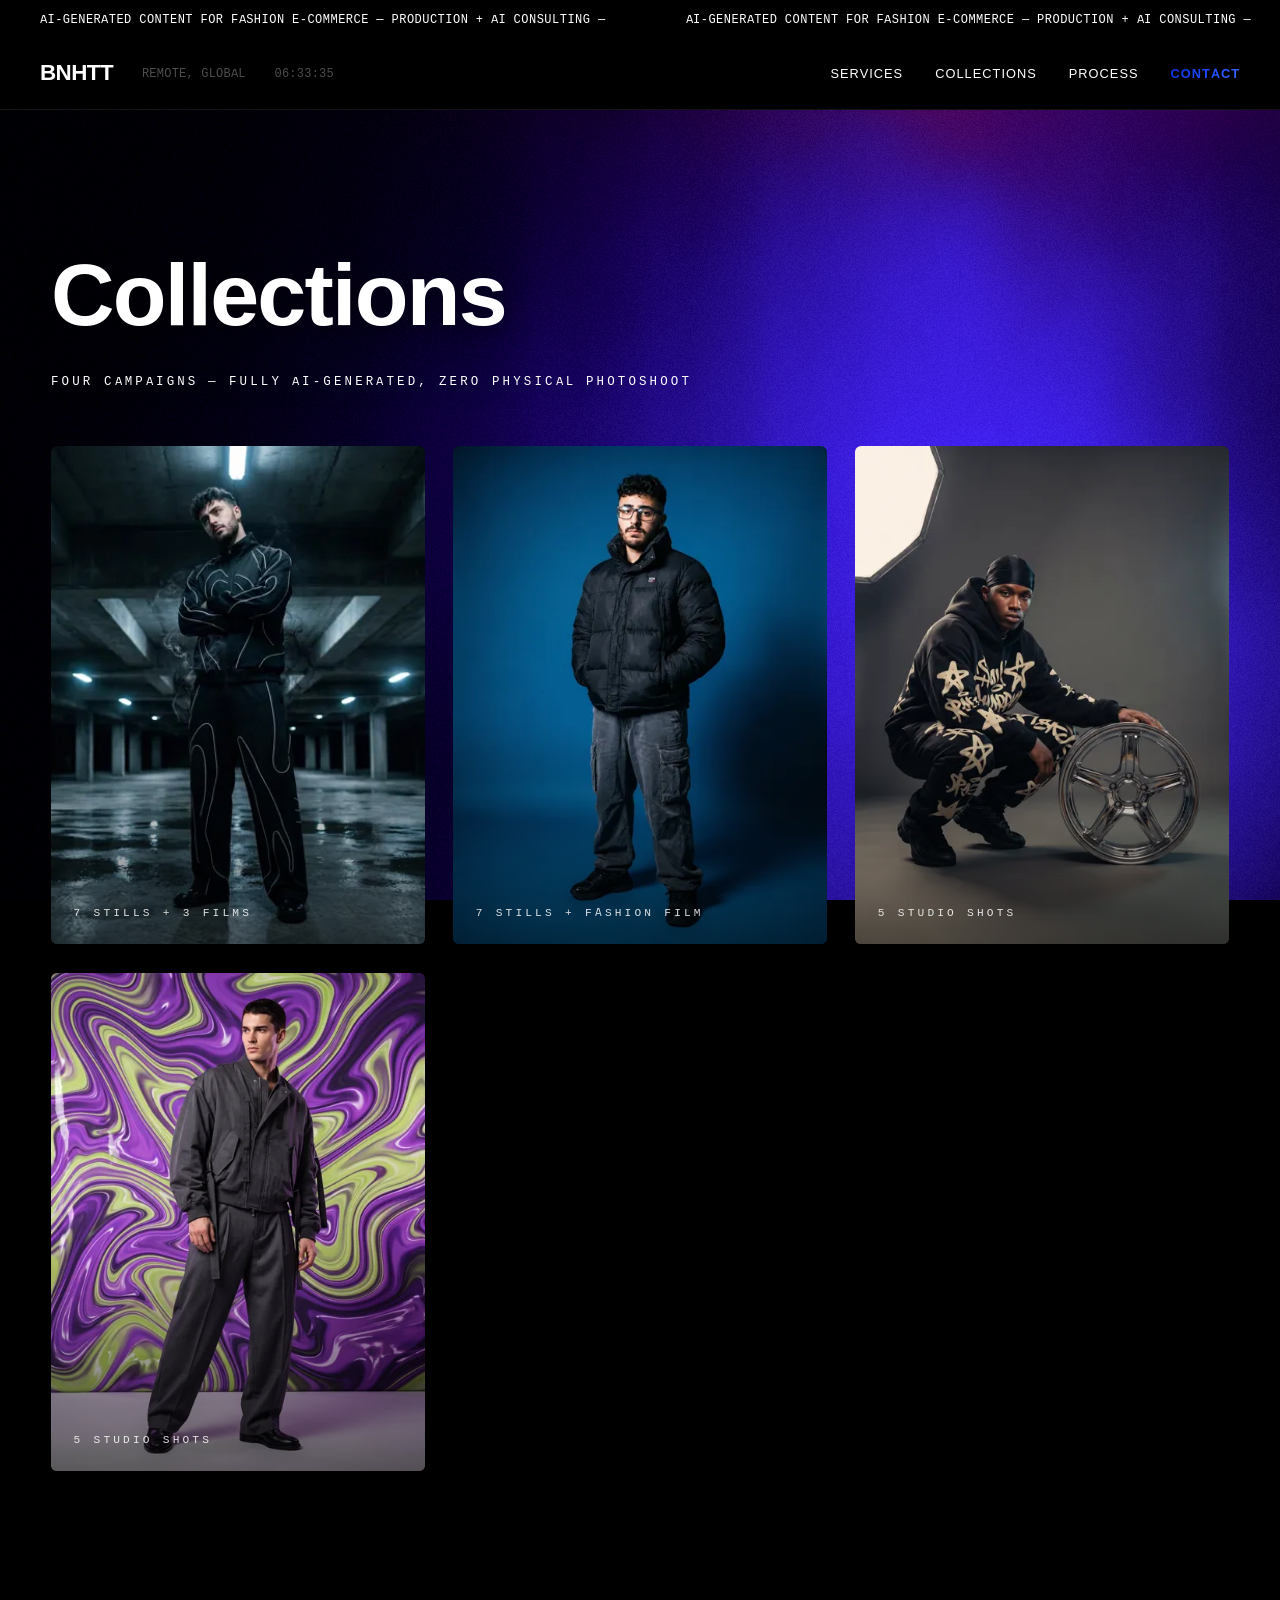
==== commit 09abcd5e: "feat(collections): Pinterest-style masonry scroll-reveal for Smoke gallery Port a React/framer-motio" ====
--- a/collections.html
+++ b/collections.html
@@ -67,7 +67,7 @@
         <img src="assets/campaigns/smoke/image-full-portrait-fashion-photograph-of-the--mr4r8g49-2myx_900.webp" srcset="assets/campaigns/smoke/image-full-portrait-fashion-photograph-of-the--mr4r8g49-2myx_480.webp 480w, assets/campaigns/smoke/image-full-portrait-fashion-photograph-of-the--mr4r8g49-2myx_900.webp 900w" sizes="(max-width: 700px) 90vw, 420px" alt="Smoke collection cover — AI-generated fashion portrait" decoding="async" width="900" height="1200">
         <span class="collection-card-label">
           <span class="collection-card-name">SMOKE</span>
-          <span class="collection-card-count">7 STILLS + 2 FILMS</span>
+          <span class="collection-card-count">7 STILLS + 3 FILMS</span>
         </span>
       </a>
       <a class="collection-card" href="#blue" data-collection="blue">
@@ -98,16 +98,53 @@
       <button class="detail-back" data-back>← ALL COLLECTIONS</button>
       <h2 class="detail-title">SMOKE</h2>
       <p class="detail-desc">Full fashion campaign generated with AI: editorial portraits, product still-life, detail shots and a paced fashion film — produced without a physical photoshoot.</p>
-      <div class="detail-gallery">
-        <video class="gallery-video" src="assets/campaigns/smoke/smoke_film1.mp4" controls preload="metadata" poster="assets/campaigns/smoke/smoke_film1_poster.webp"></video>
-        <video class="gallery-video" src="assets/campaigns/smoke/smoke_film2.mp4" controls preload="metadata" poster="assets/campaigns/smoke/smoke_film2_poster.webp"></video>
-        <img src="assets/campaigns/smoke/image-full-portrait-fashion-photograph-of-the--mr4r8g49-2myx_900.webp" srcset="assets/campaigns/smoke/image-full-portrait-fashion-photograph-of-the--mr4r8g49-2myx_480.webp 480w, assets/campaigns/smoke/image-full-portrait-fashion-photograph-of-the--mr4r8g49-2myx_900.webp 900w" sizes="(max-width: 700px) 90vw, 480px" alt="Smoke — full portrait" loading="lazy">
-        <img src="assets/campaigns/smoke/image-full-body-fashion-photograph-of-the-same-mr4r9ql4-m71h_900.webp" srcset="assets/campaigns/smoke/image-full-body-fashion-photograph-of-the-same-mr4r9ql4-m71h_480.webp 480w, assets/campaigns/smoke/image-full-body-fashion-photograph-of-the-same-mr4r9ql4-m71h_900.webp 900w" sizes="(max-width: 700px) 90vw, 480px" alt="Smoke — full body" loading="lazy">
-        <img src="assets/campaigns/smoke/image-close-up-fashion-detail-photograph-focus-mr4r941b-03mb_900.webp" srcset="assets/campaigns/smoke/image-close-up-fashion-detail-photograph-focus-mr4r941b-03mb_480.webp 480w, assets/campaigns/smoke/image-close-up-fashion-detail-photograph-focus-mr4r941b-03mb_900.webp 900w" sizes="(max-width: 700px) 90vw, 480px" alt="Smoke — fabric detail close-up" loading="lazy">
-        <img src="assets/campaigns/smoke/image-product-still-life-fashion-photography-o-mr4r7rx3-8bcl_900.webp" srcset="assets/campaigns/smoke/image-product-still-life-fashion-photography-o-mr4r7rx3-8bcl_480.webp 480w, assets/campaigns/smoke/image-product-still-life-fashion-photography-o-mr4r7rx3-8bcl_900.webp 900w" sizes="(max-width: 700px) 90vw, 480px" alt="Smoke — product still life" loading="lazy">
-        <img src="assets/campaigns/smoke/image-camera-most-important-instruction-extrem-mr4rii1w-jrmy_900.webp" srcset="assets/campaigns/smoke/image-camera-most-important-instruction-extrem-mr4rii1w-jrmy_480.webp 480w, assets/campaigns/smoke/image-camera-most-important-instruction-extrem-mr4rii1w-jrmy_900.webp 900w" sizes="(max-width: 700px) 90vw, 480px" alt="Smoke — extreme angle editorial" loading="lazy">
-        <img src="assets/campaigns/smoke/image-camera-most-important-instruction-tight--mr4s2w0s-jcgx_900.webp" srcset="assets/campaigns/smoke/image-camera-most-important-instruction-tight--mr4s2w0s-jcgx_480.webp 480w, assets/campaigns/smoke/image-camera-most-important-instruction-tight--mr4s2w0s-jcgx_900.webp 900w" sizes="(max-width: 700px) 90vw, 480px" alt="Smoke — tight frame editorial" loading="lazy">
-        <img src="assets/campaigns/smoke/image-camera-wide-angle-lens-45-degree-angle-i-mr4s3p71-jqk0_900.webp" srcset="assets/campaigns/smoke/image-camera-wide-angle-lens-45-degree-angle-i-mr4s3p71-jqk0_480.webp 480w, assets/campaigns/smoke/image-camera-wide-angle-lens-45-degree-angle-i-mr4s3p71-jqk0_900.webp 900w" sizes="(max-width: 700px) 90vw, 480px" alt="Smoke — wide angle 45 degrees" loading="lazy">
+      <div class="smoke-masonry" id="smokeMasonry">
+        <figure class="smoke-item" data-ratio="portrait">
+          <video autoplay muted loop playsinline preload="metadata" poster="assets/campaigns/smoke/smoke_film1_poster.webp" aria-label="Smoke — fashion film 1">
+            <source src="assets/campaigns/smoke/smoke_film1.mp4" type="video/mp4">
+          </video>
+          <span class="smoke-fallback" aria-hidden="true">SMOKE — FILM 1</span>
+        </figure>
+        <figure class="smoke-item">
+          <img src="assets/campaigns/smoke/image-full-portrait-fashion-photograph-of-the--mr4r8g49-2myx_900.webp" srcset="assets/campaigns/smoke/image-full-portrait-fashion-photograph-of-the--mr4r8g49-2myx_480.webp 480w, assets/campaigns/smoke/image-full-portrait-fashion-photograph-of-the--mr4r8g49-2myx_900.webp 900w" sizes="(max-width: 640px) 92vw, (max-width: 1024px) 46vw, 30vw" alt="Smoke — full portrait" loading="lazy" decoding="async">
+          <span class="smoke-fallback" aria-hidden="true">SMOKE — PORTRAIT</span>
+        </figure>
+        <figure class="smoke-item">
+          <img src="assets/campaigns/smoke/image-full-body-fashion-photograph-of-the-same-mr4r9ql4-m71h_900.webp" srcset="assets/campaigns/smoke/image-full-body-fashion-photograph-of-the-same-mr4r9ql4-m71h_480.webp 480w, assets/campaigns/smoke/image-full-body-fashion-photograph-of-the-same-mr4r9ql4-m71h_900.webp 900w" sizes="(max-width: 640px) 92vw, (max-width: 1024px) 46vw, 30vw" alt="Smoke — full body" loading="lazy" decoding="async">
+          <span class="smoke-fallback" aria-hidden="true">SMOKE — FULL BODY</span>
+        </figure>
+        <figure class="smoke-item" data-ratio="portrait">
+          <video autoplay muted loop playsinline preload="metadata" poster="assets/campaigns/smoke/smoke_film2_poster.webp" aria-label="Smoke — fashion film 2">
+            <source src="assets/campaigns/smoke/smoke_film2.mp4" type="video/mp4">
+          </video>
+          <span class="smoke-fallback" aria-hidden="true">SMOKE — FILM 2</span>
+        </figure>
+        <figure class="smoke-item">
+          <img src="assets/campaigns/smoke/image-close-up-fashion-detail-photograph-focus-mr4r941b-03mb_900.webp" srcset="assets/campaigns/smoke/image-close-up-fashion-detail-photograph-focus-mr4r941b-03mb_480.webp 480w, assets/campaigns/smoke/image-close-up-fashion-detail-photograph-focus-mr4r941b-03mb_900.webp 900w" sizes="(max-width: 640px) 92vw, (max-width: 1024px) 46vw, 30vw" alt="Smoke — fabric detail close-up" loading="lazy" decoding="async">
+          <span class="smoke-fallback" aria-hidden="true">SMOKE — DETAIL</span>
+        </figure>
+        <figure class="smoke-item">
+          <img src="assets/campaigns/smoke/image-product-still-life-fashion-photography-o-mr4r7rx3-8bcl_900.webp" srcset="assets/campaigns/smoke/image-product-still-life-fashion-photography-o-mr4r7rx3-8bcl_480.webp 480w, assets/campaigns/smoke/image-product-still-life-fashion-photography-o-mr4r7rx3-8bcl_900.webp 900w" sizes="(max-width: 640px) 92vw, (max-width: 1024px) 46vw, 30vw" alt="Smoke — product still life" loading="lazy" decoding="async">
+          <span class="smoke-fallback" aria-hidden="true">SMOKE — STILL LIFE</span>
+        </figure>
+        <figure class="smoke-item">
+          <img src="assets/campaigns/smoke/image-camera-most-important-instruction-extrem-mr4rii1w-jrmy_900.webp" srcset="assets/campaigns/smoke/image-camera-most-important-instruction-extrem-mr4rii1w-jrmy_480.webp 480w, assets/campaigns/smoke/image-camera-most-important-instruction-extrem-mr4rii1w-jrmy_900.webp 900w" sizes="(max-width: 640px) 92vw, (max-width: 1024px) 46vw, 30vw" alt="Smoke — extreme angle editorial" loading="lazy" decoding="async">
+          <span class="smoke-fallback" aria-hidden="true">SMOKE — EXTREME ANGLE</span>
+        </figure>
+        <figure class="smoke-item">
+          <video autoplay muted loop playsinline preload="metadata" poster="assets/campaigns/smoke/FASHION_FILM_smoke_v2_paced_poster.webp" aria-label="Smoke — paced fashion film">
+            <source src="assets/campaigns/smoke/FASHION_FILM_smoke_v2_paced.mp4" type="video/mp4">
+          </video>
+          <span class="smoke-fallback" aria-hidden="true">SMOKE — PACED FILM</span>
+        </figure>
+        <figure class="smoke-item">
+          <img src="assets/campaigns/smoke/image-camera-most-important-instruction-tight--mr4s2w0s-jcgx_900.webp" srcset="assets/campaigns/smoke/image-camera-most-important-instruction-tight--mr4s2w0s-jcgx_480.webp 480w, assets/campaigns/smoke/image-camera-most-important-instruction-tight--mr4s2w0s-jcgx_900.webp 900w" sizes="(max-width: 640px) 92vw, (max-width: 1024px) 46vw, 30vw" alt="Smoke — tight frame editorial" loading="lazy" decoding="async">
+          <span class="smoke-fallback" aria-hidden="true">SMOKE — TIGHT FRAME</span>
+        </figure>
+        <figure class="smoke-item">
+          <img src="assets/campaigns/smoke/image-camera-wide-angle-lens-45-degree-angle-i-mr4s3p71-jqk0_900.webp" srcset="assets/campaigns/smoke/image-camera-wide-angle-lens-45-degree-angle-i-mr4s3p71-jqk0_480.webp 480w, assets/campaigns/smoke/image-camera-wide-angle-lens-45-degree-angle-i-mr4s3p71-jqk0_900.webp 900w" sizes="(max-width: 640px) 92vw, (max-width: 1024px) 46vw, 30vw" alt="Smoke — wide angle 45 degrees" loading="lazy" decoding="async">
+          <span class="smoke-fallback" aria-hidden="true">SMOKE — WIDE ANGLE</span>
+        </figure>
       </div>
       <nav class="detail-nav" aria-label="Other collections">
         <a href="#acid-mirage" class="detail-nav-link detail-nav-prev">← ACID MIRAGE</a>
@@ -280,6 +317,7 @@
   <script src="assets/motion.js"></script>
   <script src="assets/collections.js"></script>
   <script src="assets/blue-accordion.js"></script>
+  <script src="assets/smoke-masonry.js"></script>
   <script src="assets/ui-polish.js"></script>
   <script src="assets/text-anim.js"></script>
   <script src="assets/shader-bg.js"></script>
--- a/assets/studio-additions.css
+++ b/assets/studio-additions.css
@@ -651,6 +651,109 @@
   }
 }
 
+/* ============ (4) SMOKE — MASONRY GALLERY (scroll-reveal) (2026-07-15) ============ */
+/* Port of a React/framer-motion Pinterest-style masonry: vanilla CSS multi-column
+   layout (no JS positioning needed) + IntersectionObserver fade-in.
+   Safety-first (same pattern as .acc-panel above): items default to opacity:1.
+   Only smoke-masonry.js enables the opacity:0 -> fade-in state, and only after it
+   confirms IntersectionObserver support and prefers-reduced-motion is off — so
+   content is NEVER hidden behind an animation that might not run. */
+
+.smoke-masonry {
+  column-count: 1;
+  column-gap: 24px;
+  width: 100%;
+}
+
+@media (min-width: 640px) {
+  .smoke-masonry { column-count: 2; }
+}
+
+@media (min-width: 1024px) {
+  .smoke-masonry { column-count: 3; }
+}
+
+.smoke-item {
+  position: relative;
+  display: block;
+  break-inside: avoid;
+  -webkit-column-break-inside: avoid;
+  page-break-inside: avoid;
+  margin: 0 0 24px;
+  border: 2px solid rgba(0, 0, 0, 0.15);
+  border-radius: 0;
+  overflow: hidden;
+  background: #0a0a0a;
+  box-shadow: 0 4px 14px rgba(0, 0, 0, 0.1);
+  transition: border-color 300ms ease, box-shadow 300ms ease;
+  /* Safety default: fully visible even if the reveal animation never runs. */
+  opacity: 1;
+}
+
+.smoke-item:hover {
+  border-color: #1332DE;
+  box-shadow: 0 10px 26px rgba(19, 50, 222, 0.18);
+}
+
+.smoke-masonry.smoke-reveal-ready .smoke-item {
+  opacity: 0;
+  transition: opacity 1000ms ease-in-out, border-color 300ms ease, box-shadow 300ms ease;
+}
+
+.smoke-masonry.smoke-reveal-ready .smoke-item.in-view {
+  opacity: 1;
+}
+
+.smoke-item img,
+.smoke-item video {
+  display: block;
+  width: 100%;
+  height: auto;
+  aspect-ratio: 1 / 1;
+  object-fit: cover;
+  background: #0a0a0a;
+}
+
+.smoke-item[data-ratio="portrait"] img,
+.smoke-item[data-ratio="portrait"] video {
+  aspect-ratio: 9 / 16;
+}
+
+.smoke-fallback {
+  display: none;
+  align-items: center;
+  justify-content: center;
+  width: 100%;
+  aspect-ratio: 1 / 1;
+  padding: 1rem;
+  text-align: center;
+  font-family: 'Space Mono', monospace;
+  font-size: 0.68rem;
+  letter-spacing: 0.14em;
+  color: rgba(255, 255, 255, 0.5);
+  background: #0a0a0a;
+}
+
+.smoke-item[data-ratio="portrait"] .smoke-fallback {
+  aspect-ratio: 9 / 16;
+}
+
+.smoke-item--error img,
+.smoke-item--error video {
+  display: none;
+}
+
+.smoke-item--error .smoke-fallback {
+  display: flex;
+}
+
+@media (prefers-reduced-motion: reduce) {
+  .smoke-item {
+    opacity: 1 !important;
+    transition: none !important;
+  }
+}
+
 /* ============ (X) CONTACT CTA — effective client-capture block (2026-07-11) ============ */
 /* Reemplaza el "learn to do it yourself" (que vendía en contra del servicio) por un
    CTA primario único, orientado al beneficio. Investigación: CTA específico +161%,
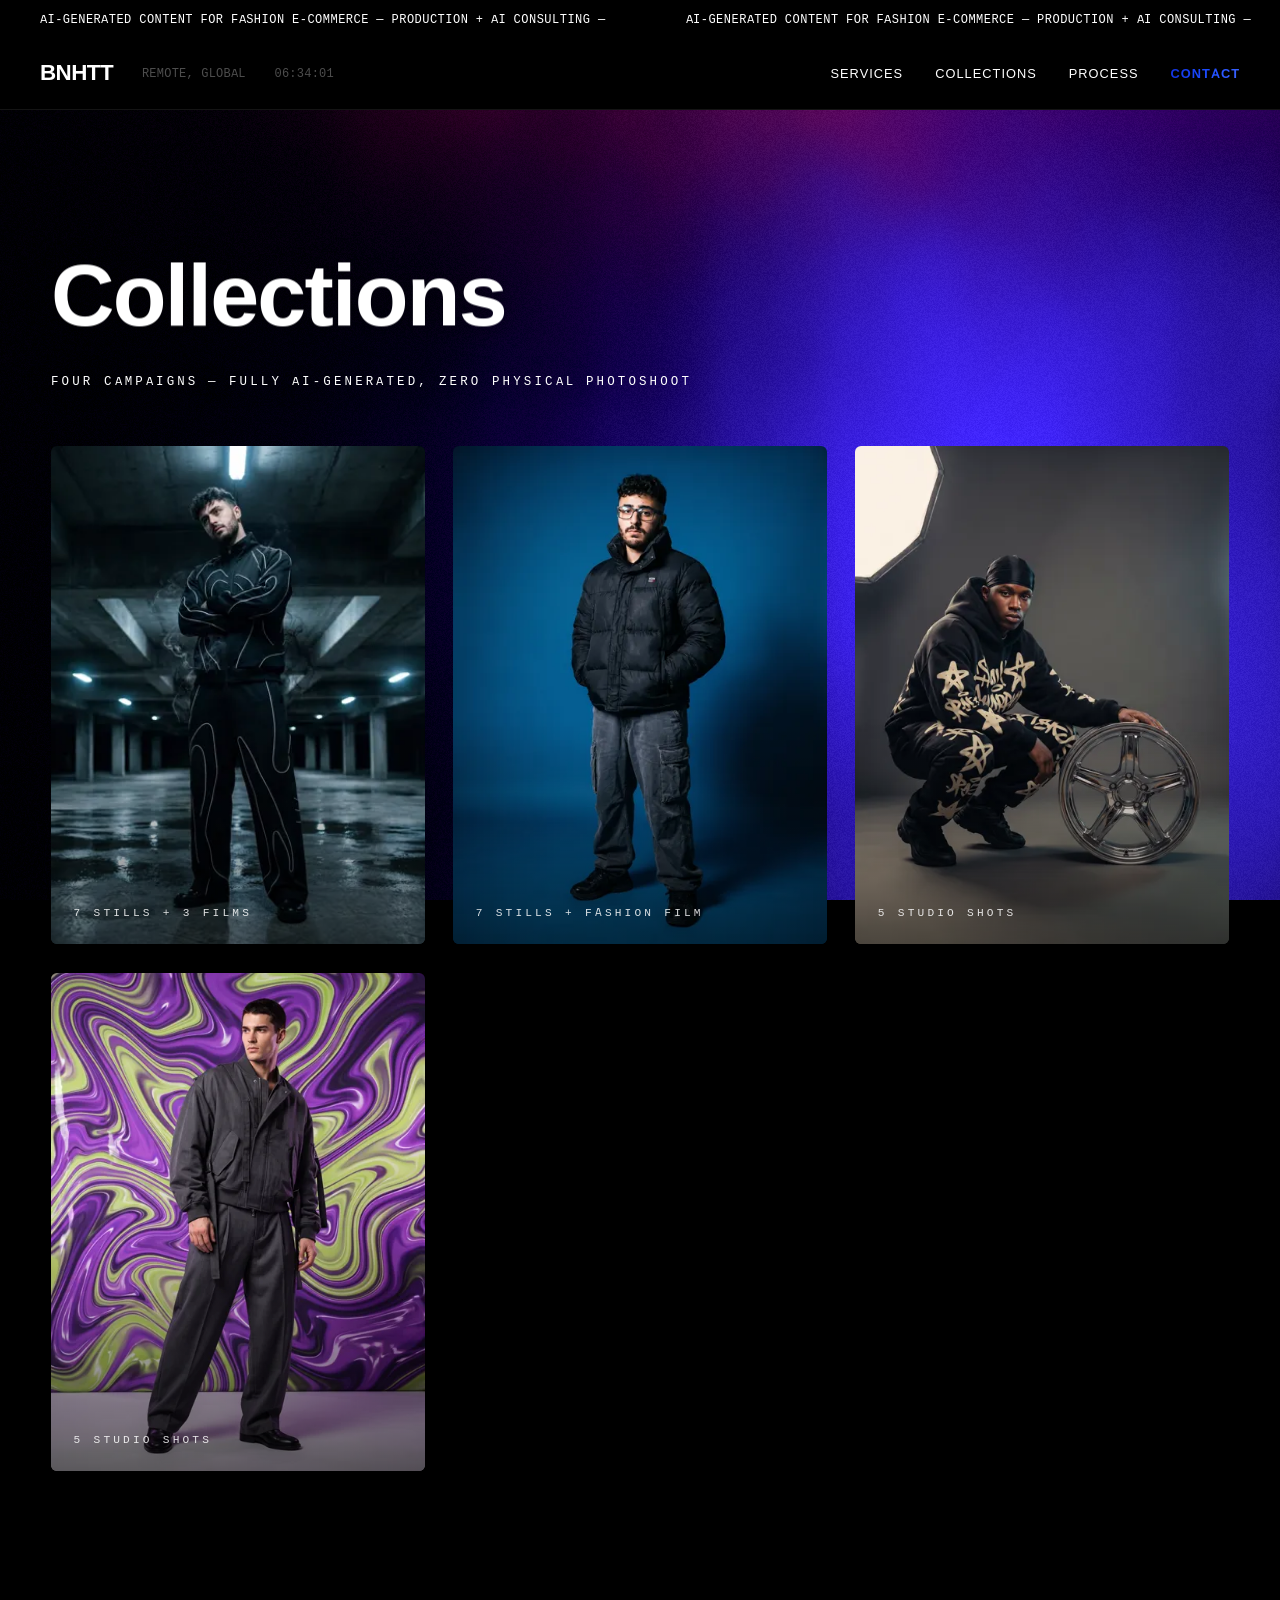
==== commit eaca75a8: "fix(collections): reserve dimensions for Chrome Garage / Acid Mirage detail images Every other image" ====
--- a/collections.html
+++ b/collections.html
@@ -275,11 +275,11 @@
       <h2 class="detail-title">CHROME GARAGE</h2>
       <p class="detail-desc">Studio session generated end-to-end with AI: streetwear co-ord with hand-painted graffiti prints, editorial poses and a chrome five-spoke rim as sculptural prop.</p>
       <div class="detail-gallery">
-        <img src="assets/campaigns/chrome_garage/01_full_body_coord_900.webp" srcset="assets/campaigns/chrome_garage/01_full_body_coord_480.webp 480w, assets/campaigns/chrome_garage/01_full_body_coord_900.webp 900w" sizes="(max-width: 700px) 90vw, 480px" alt="Chrome Garage — full body co-ord" loading="lazy">
-        <img src="assets/campaigns/chrome_garage/02_editorial_profile_point_900.webp" srcset="assets/campaigns/chrome_garage/02_editorial_profile_point_480.webp 480w, assets/campaigns/chrome_garage/02_editorial_profile_point_900.webp 900w" sizes="(max-width: 700px) 90vw, 480px" alt="Chrome Garage — editorial profile" loading="lazy">
-        <img src="assets/campaigns/chrome_garage/03_detalle_textura_print_900.webp" srcset="assets/campaigns/chrome_garage/03_detalle_textura_print_480.webp 480w, assets/campaigns/chrome_garage/03_detalle_textura_print_900.webp 900w" sizes="(max-width: 700px) 90vw, 480px" alt="Chrome Garage — print texture detail" loading="lazy">
-        <img src="assets/campaigns/chrome_garage/04_prop_llanta_cromada_900.webp" srcset="assets/campaigns/chrome_garage/04_prop_llanta_cromada_480.webp 480w, assets/campaigns/chrome_garage/04_prop_llanta_cromada_900.webp 900w" sizes="(max-width: 700px) 90vw, 480px" alt="Chrome Garage — chrome rim prop" loading="lazy">
-        <img src="assets/campaigns/chrome_garage/05_retrato_hood_up_900.webp" srcset="assets/campaigns/chrome_garage/05_retrato_hood_up_480.webp 480w, assets/campaigns/chrome_garage/05_retrato_hood_up_900.webp 900w" sizes="(max-width: 700px) 90vw, 480px" alt="Chrome Garage — hood up portrait" loading="lazy">
+        <img src="assets/campaigns/chrome_garage/01_full_body_coord_900.webp" srcset="assets/campaigns/chrome_garage/01_full_body_coord_480.webp 480w, assets/campaigns/chrome_garage/01_full_body_coord_900.webp 900w" sizes="(max-width: 700px) 90vw, 480px" alt="Chrome Garage — full body co-ord" loading="lazy" width="900" height="1206">
+        <img src="assets/campaigns/chrome_garage/02_editorial_profile_point_900.webp" srcset="assets/campaigns/chrome_garage/02_editorial_profile_point_480.webp 480w, assets/campaigns/chrome_garage/02_editorial_profile_point_900.webp 900w" sizes="(max-width: 700px) 90vw, 480px" alt="Chrome Garage — editorial profile" loading="lazy" width="900" height="1206">
+        <img src="assets/campaigns/chrome_garage/03_detalle_textura_print_900.webp" srcset="assets/campaigns/chrome_garage/03_detalle_textura_print_480.webp 480w, assets/campaigns/chrome_garage/03_detalle_textura_print_900.webp 900w" sizes="(max-width: 700px) 90vw, 480px" alt="Chrome Garage — print texture detail" loading="lazy" width="900" height="1206">
+        <img src="assets/campaigns/chrome_garage/04_prop_llanta_cromada_900.webp" srcset="assets/campaigns/chrome_garage/04_prop_llanta_cromada_480.webp 480w, assets/campaigns/chrome_garage/04_prop_llanta_cromada_900.webp 900w" sizes="(max-width: 700px) 90vw, 480px" alt="Chrome Garage — chrome rim prop" loading="lazy" width="900" height="1206">
+        <img src="assets/campaigns/chrome_garage/05_retrato_hood_up_900.webp" srcset="assets/campaigns/chrome_garage/05_retrato_hood_up_480.webp 480w, assets/campaigns/chrome_garage/05_retrato_hood_up_900.webp 900w" sizes="(max-width: 700px) 90vw, 480px" alt="Chrome Garage — hood up portrait" loading="lazy" width="900" height="1206">
       </div>
       <nav class="detail-nav" aria-label="Other collections">
         <a href="#blue" class="detail-nav-link detail-nav-prev">← BLUE / AETHER FLUX</a>
@@ -293,11 +293,11 @@
       <h2 class="detail-title">ACID MIRAGE</h2>
       <p class="detail-desc">Editorial menswear streetwear set against liquid acid backdrops — electric purple and lime marble, ornamental dark-cloud textures. Desaturated garments over saturated abstract sets, generated end-to-end with AI. Zero physical photoshoot.</p>
       <div class="detail-gallery">
-        <img src="assets/campaigns/acid_mirage/acid_1_900.webp" srcset="assets/campaigns/acid_mirage/acid_1_480.webp 480w, assets/campaigns/acid_mirage/acid_1_900.webp 900w" sizes="(max-width: 700px) 90vw, 480px" alt="Acid Mirage — full body on purple and lime acid swirl" loading="lazy">
-        <img src="assets/campaigns/acid_mirage/acid_2_900.webp" srcset="assets/campaigns/acid_mirage/acid_2_480.webp 480w, assets/campaigns/acid_mirage/acid_2_900.webp 900w" sizes="(max-width: 700px) 90vw, 480px" alt="Acid Mirage — 3/4 hoodie on dark ornamental clouds" loading="lazy">
-        <img src="assets/campaigns/acid_mirage/acid_3_900.webp" srcset="assets/campaigns/acid_mirage/acid_3_480.webp 480w, assets/campaigns/acid_mirage/acid_3_900.webp 900w" sizes="(max-width: 700px) 90vw, 480px" alt="Acid Mirage — low-angle garment detail" loading="lazy">
-        <img src="assets/campaigns/acid_mirage/acid_4_900.webp" srcset="assets/campaigns/acid_mirage/acid_4_480.webp 480w, assets/campaigns/acid_mirage/acid_4_900.webp 900w" sizes="(max-width: 700px) 90vw, 480px" alt="Acid Mirage — model with floating acid form" loading="lazy">
-        <img src="assets/campaigns/acid_mirage/acid_5_900.webp" srcset="assets/campaigns/acid_mirage/acid_5_480.webp 480w, assets/campaigns/acid_mirage/acid_5_900.webp 900w" sizes="(max-width: 700px) 90vw, 480px" alt="Acid Mirage — tight hooded portrait, purple to lime bokeh" loading="lazy">
+        <img src="assets/campaigns/acid_mirage/acid_1_900.webp" srcset="assets/campaigns/acid_mirage/acid_1_480.webp 480w, assets/campaigns/acid_mirage/acid_1_900.webp 900w" sizes="(max-width: 700px) 90vw, 480px" alt="Acid Mirage — full body on purple and lime acid swirl" loading="lazy" width="900" height="1206">
+        <img src="assets/campaigns/acid_mirage/acid_2_900.webp" srcset="assets/campaigns/acid_mirage/acid_2_480.webp 480w, assets/campaigns/acid_mirage/acid_2_900.webp 900w" sizes="(max-width: 700px) 90vw, 480px" alt="Acid Mirage — 3/4 hoodie on dark ornamental clouds" loading="lazy" width="900" height="1206">
+        <img src="assets/campaigns/acid_mirage/acid_3_900.webp" srcset="assets/campaigns/acid_mirage/acid_3_480.webp 480w, assets/campaigns/acid_mirage/acid_3_900.webp 900w" sizes="(max-width: 700px) 90vw, 480px" alt="Acid Mirage — low-angle garment detail" loading="lazy" width="900" height="1206">
+        <img src="assets/campaigns/acid_mirage/acid_4_900.webp" srcset="assets/campaigns/acid_mirage/acid_4_480.webp 480w, assets/campaigns/acid_mirage/acid_4_900.webp 900w" sizes="(max-width: 700px) 90vw, 480px" alt="Acid Mirage — model with floating acid form" loading="lazy" width="900" height="1206">
+        <img src="assets/campaigns/acid_mirage/acid_5_900.webp" srcset="assets/campaigns/acid_mirage/acid_5_480.webp 480w, assets/campaigns/acid_mirage/acid_5_900.webp 900w" sizes="(max-width: 700px) 90vw, 480px" alt="Acid Mirage — tight hooded portrait, purple to lime bokeh" loading="lazy" width="900" height="1206">
       </div>
       <nav class="detail-nav" aria-label="Other collections">
         <a href="#chrome-garage" class="detail-nav-link detail-nav-prev">← CHROME GARAGE</a>
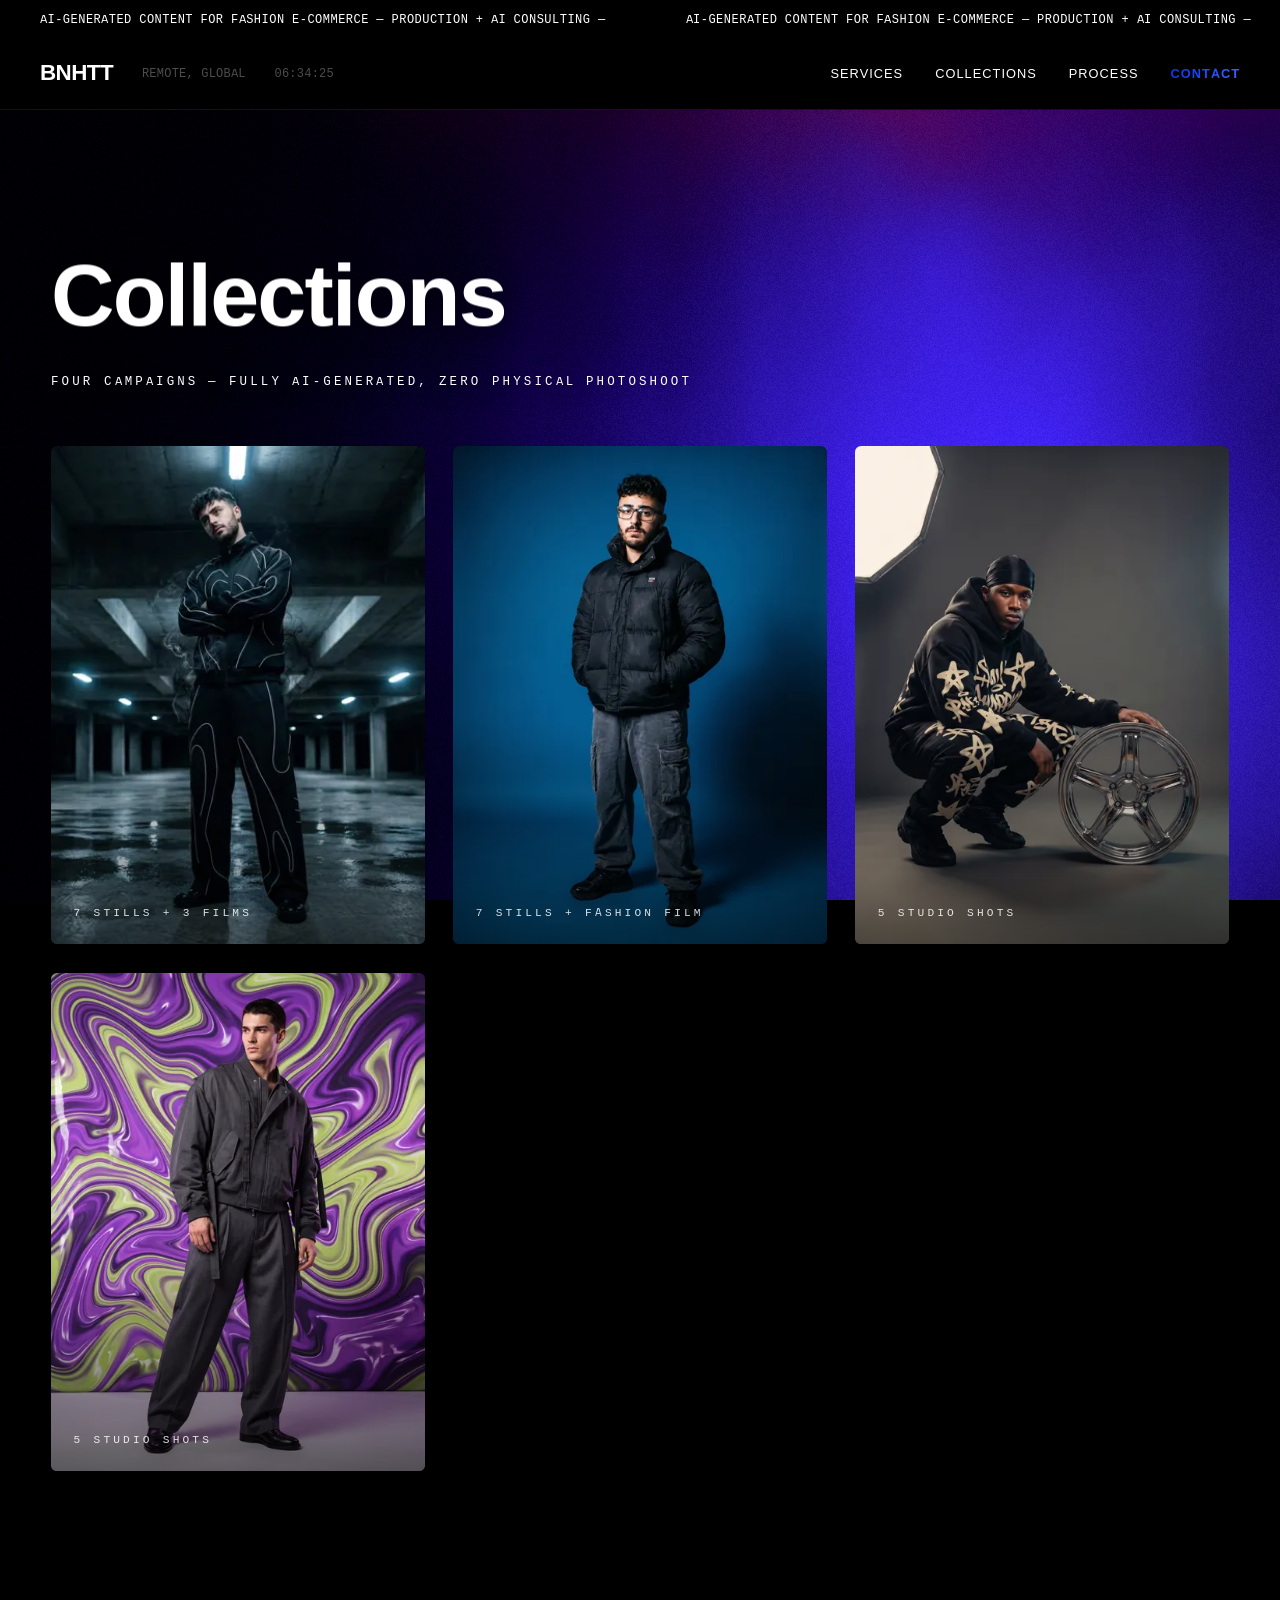
==== commit b1e4ee74: "fix(collections): remove broken Smoke video reference, clean orphan poster An earlier cleanup commit" ====
--- a/collections.html
+++ b/collections.html
@@ -97,7 +97,7 @@
     <section class="collection-detail" id="detail-smoke">
       <button class="detail-back" data-back>← ALL COLLECTIONS</button>
       <h2 class="detail-title">SMOKE</h2>
-      <p class="detail-desc">Full fashion campaign generated with AI: editorial portraits, product still-life, detail shots and a paced fashion film — produced without a physical photoshoot.</p>
+      <p class="detail-desc">Full fashion campaign generated with AI: editorial portraits, product still-life, detail shots and two fashion films — produced without a physical photoshoot.</p>
       <div class="smoke-masonry" id="smokeMasonry">
         <figure class="smoke-item" data-ratio="portrait">
           <video autoplay muted loop playsinline preload="metadata" poster="assets/campaigns/smoke/smoke_film1_poster.webp" aria-label="Smoke — fashion film 1">
@@ -130,12 +130,6 @@
         <figure class="smoke-item">
           <img src="assets/campaigns/smoke/image-camera-most-important-instruction-extrem-mr4rii1w-jrmy_900.webp" srcset="assets/campaigns/smoke/image-camera-most-important-instruction-extrem-mr4rii1w-jrmy_480.webp 480w, assets/campaigns/smoke/image-camera-most-important-instruction-extrem-mr4rii1w-jrmy_900.webp 900w" sizes="(max-width: 640px) 92vw, (max-width: 1024px) 46vw, 30vw" alt="Smoke — extreme angle editorial" loading="lazy" decoding="async">
           <span class="smoke-fallback" aria-hidden="true">SMOKE — EXTREME ANGLE</span>
-        </figure>
-        <figure class="smoke-item">
-          <video autoplay muted loop playsinline preload="metadata" poster="assets/campaigns/smoke/FASHION_FILM_smoke_v2_paced_poster.webp" aria-label="Smoke — paced fashion film">
-            <source src="assets/campaigns/smoke/FASHION_FILM_smoke_v2_paced.mp4" type="video/mp4">
-          </video>
-          <span class="smoke-fallback" aria-hidden="true">SMOKE — PACED FILM</span>
         </figure>
         <figure class="smoke-item">
           <img src="assets/campaigns/smoke/image-camera-most-important-instruction-tight--mr4s2w0s-jcgx_900.webp" srcset="assets/campaigns/smoke/image-camera-most-important-instruction-tight--mr4s2w0s-jcgx_480.webp 480w, assets/campaigns/smoke/image-camera-most-important-instruction-tight--mr4s2w0s-jcgx_900.webp 900w" sizes="(max-width: 640px) 92vw, (max-width: 1024px) 46vw, 30vw" alt="Smoke — tight frame editorial" loading="lazy" decoding="async">
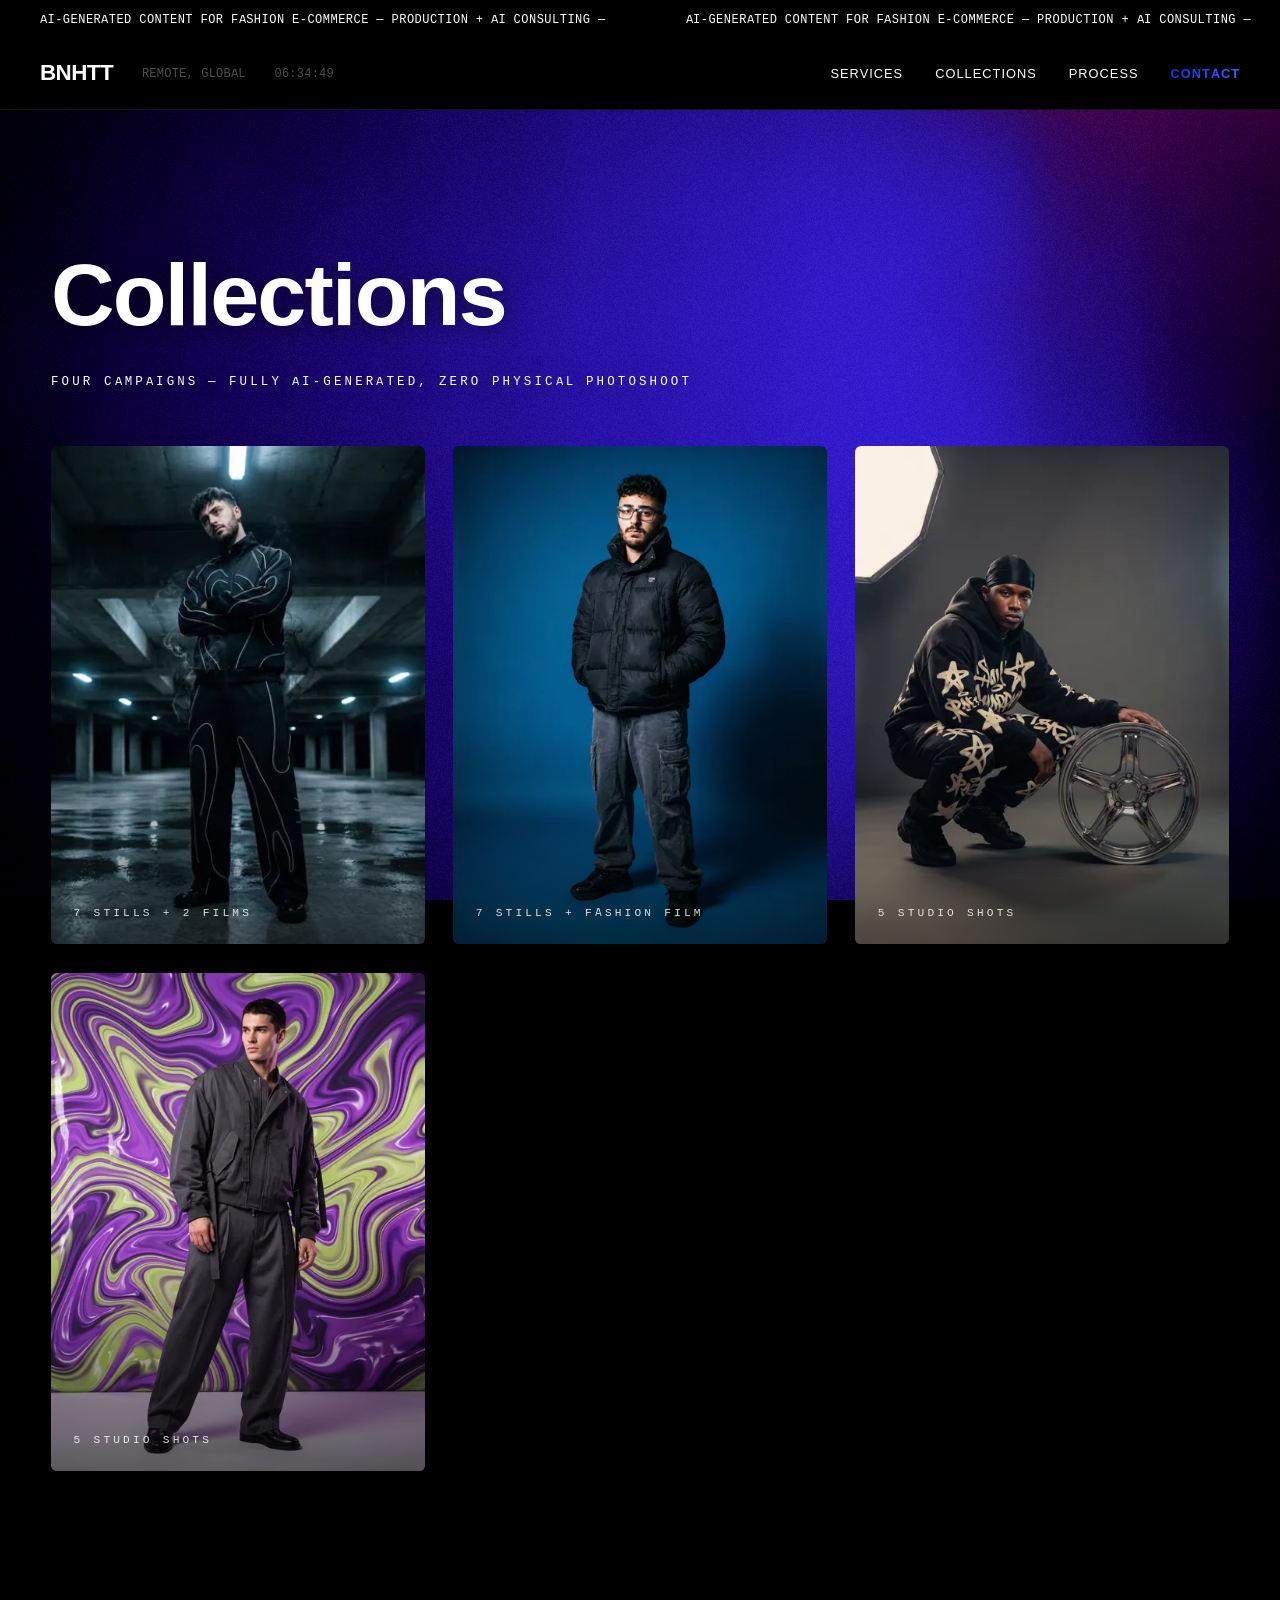
==== commit c6322875: "fix(collections): remove broken paced-film tile from Smoke masonry, fix film count Smoke masonry gal" ====
--- a/collections.html
+++ b/collections.html
@@ -67,7 +67,7 @@
         <img src="assets/campaigns/smoke/image-full-portrait-fashion-photograph-of-the--mr4r8g49-2myx_900.webp" srcset="assets/campaigns/smoke/image-full-portrait-fashion-photograph-of-the--mr4r8g49-2myx_480.webp 480w, assets/campaigns/smoke/image-full-portrait-fashion-photograph-of-the--mr4r8g49-2myx_900.webp 900w" sizes="(max-width: 700px) 90vw, 420px" alt="Smoke collection cover — AI-generated fashion portrait" decoding="async" width="900" height="1200">
         <span class="collection-card-label">
           <span class="collection-card-name">SMOKE</span>
-          <span class="collection-card-count">7 STILLS + 3 FILMS</span>
+          <span class="collection-card-count">7 STILLS + 2 FILMS</span>
         </span>
       </a>
       <a class="collection-card" href="#blue" data-collection="blue">
--- a/assets/custom-overrides.css
+++ b/assets/custom-overrides.css
@@ -538,6 +538,8 @@
   gap: 1rem;
 }
 .photo-item {
+  position: relative;
+  display: block;
   aspect-ratio: 3 / 4;
   overflow: hidden;
   cursor: pointer;
@@ -551,6 +553,47 @@
 }
 .photo-item:hover img {
   transform: scale(1.08);
+}
+.photo-item-label {
+  position: absolute;
+  left: 0.9rem;
+  right: 0.9rem;
+  bottom: 0.9rem;
+  z-index: 2;
+  font-family: 'Space Mono', monospace;
+  font-size: 0.7rem;
+  font-weight: 700;
+  letter-spacing: 0.12em;
+  color: #FFFFFF;
+  text-shadow: 0 2px 12px rgba(0, 0, 0, 0.55);
+  opacity: 0;
+  transform: translateY(0.5rem);
+  transition: opacity 0.35s ease, transform 0.35s cubic-bezier(0.16, 1, 0.3, 1);
+}
+.photo-item::after {
+  content: '';
+  position: absolute;
+  inset: 0;
+  z-index: 1;
+  background: linear-gradient(to top, rgba(0, 0, 0, 0.55) 0%, rgba(0, 0, 0, 0) 45%);
+  opacity: 0;
+  transition: opacity 0.35s ease;
+  pointer-events: none;
+}
+.photo-item:hover .photo-item-label,
+.photo-item:focus-visible .photo-item-label {
+  opacity: 1;
+  transform: translateY(0);
+}
+.photo-item:hover::after,
+.photo-item:focus-visible::after {
+  opacity: 1;
+}
+@media (prefers-reduced-motion: reduce) {
+  .photo-item-label,
+  .photo-item::after {
+    transition: none;
+  }
 }
 
 /* ---- SLIDESHOW ---- */
--- a/assets/studio-additions.css
+++ b/assets/studio-additions.css
@@ -102,19 +102,17 @@
   .header-nav {
     width: 100%;
     display: flex;
-    justify-content: space-between;
-    gap: 0.4rem;
-    overflow-x: auto;
-    -webkit-overflow-scrolling: touch;
-    scrollbar-width: none;
-  }
-  .header-nav::-webkit-scrollbar { display: none; }
+    flex-wrap: wrap;
+    justify-content: center;
+    row-gap: 0.1rem;
+    column-gap: 0.9rem;
+  }
   .nav-link {
-    padding: 0.7rem 0.35rem; /* tap target ≥40px */
+    padding: 0.5rem 0.15rem; /* tap target ≥40px via line-height below */
     font-size: 0.72rem;
     letter-spacing: 0.08em;
+    line-height: 2.2;
     white-space: nowrap;
-    flex-shrink: 0;
   }
   .footer-form {
     flex-wrap: wrap;
@@ -840,88 +838,52 @@
   .contact-btn { width: 100%; justify-content: center; }
 }
 
-/* ============ (X) CONTACT CTA — effective client-capture block (2026-07-11) ============ */
-/* Reemplaza el "learn to do it yourself" (que vendía en contra del servicio) por un
-   CTA primario único, orientado al beneficio. Investigación: CTA específico +161%,
-   1 CTA primario por página +32%, benefit-driven > genérico. */
-
-.contact-cta {
-  max-width: 680px;
-  margin: 0 auto 3.5rem;
+/* ============ (5) MANIFESTO — approach/positioning section (SEO thin-content fix) ============ */
+.manifesto {
+  padding: 6rem 2.5rem;
   text-align: center;
 }
-.contact-kicker {
+.manifesto-kicker {
   display: inline-block;
   font-family: 'Space Mono', monospace;
   font-size: 0.72rem;
   letter-spacing: 0.22em;
   text-transform: uppercase;
   color: #1332DE;
-  margin-bottom: 1rem;
-}
-.contact-title {
+  margin-bottom: 1.2rem;
+}
+.manifesto-title {
+  max-width: 780px;
+  margin: 0 auto 3.5rem;
   font-family: 'Bricolage Grotesque', sans-serif;
   font-weight: 700;
   font-size: clamp(1.9rem, 4.2vw, 3rem);
-  line-height: 1.05;
+  line-height: 1.15;
   letter-spacing: -0.028em;
   color: #FFFFFF;
-  margin-bottom: 1.1rem;
-}
-.contact-sub {
+}
+.manifesto-grid {
+  max-width: 1100px;
+  margin: 0 auto;
+  display: grid;
+  grid-template-columns: repeat(3, 1fr);
+  gap: 2.5rem;
+  text-align: left;
+}
+.manifesto-point h3 {
+  font-family: 'Space Mono', monospace;
+  font-size: 0.85rem;
+  letter-spacing: 0.04em;
+  color: #1332DE;
+  margin-bottom: 0.8rem;
+}
+.manifesto-point p {
   font-family: 'DM Sans', sans-serif;
-  font-size: 1.02rem;
-  line-height: 1.55;
-  color: rgba(255, 255, 255, 0.66);
-  max-width: 520px;
-  margin: 0 auto 2.2rem;
-}
-.contact-btn {
-  display: inline-flex;
-  align-items: center;
-  gap: 0.7rem;
-  background: #1332DE;
-  color: #FFFFFF;
-  font-family: 'DM Sans', sans-serif;
-  font-weight: 600;
-  font-size: 1rem;
-  letter-spacing: 0.01em;
-  text-decoration: none;
-  padding: 1.05rem 2.1rem;      /* tap target ≥ 44px */
-  border-radius: 0; /* botones rectangulares (2026-07-14) */
-  transition: transform 0.2s cubic-bezier(0.22, 1, 0.36, 1), background 0.2s, box-shadow 0.2s;
-  box-shadow: 0 12px 30px rgba(19, 50, 222, 0.35);
-}
-.contact-btn:hover,
-.contact-btn:focus-visible {
-  background: #1a4aff;
-  transform: translateY(-2px);
-  box-shadow: 0 18px 40px rgba(19, 50, 222, 0.5);
-}
-.contact-btn .cta-arrow {
-  display: inline-flex;
-  transition: transform 0.2s ease;
-}
-.contact-btn:hover .cta-arrow {
-  transform: translateX(4px);
-}
-.contact-trust {
-  display: block;
-  margin-top: 1.1rem;
-  font-family: 'Space Mono', monospace;
-  font-size: 0.72rem;
-  letter-spacing: 0.06em;
-  color: rgba(255, 255, 255, 0.4);
-}
-
-/* Newsletter demoted to a secondary role below the primary CTA */
-.footer-signup-label {
-  font-family: 'DM Sans', sans-serif;
-  font-size: 0.9rem;
-  color: rgba(255, 255, 255, 0.5);
-  margin-bottom: 1rem;
-}
-
+  font-size: 0.98rem;
+  line-height: 1.6;
+  color: rgba(255, 255, 255, 0.7);
+}
 @media (max-width: 720px) {
-  .contact-btn { width: 100%; justify-content: center; }
-}
+  .manifesto { padding: 3.5rem 1.5rem; }
+  .manifesto-grid { grid-template-columns: 1fr; gap: 2rem; }
+}
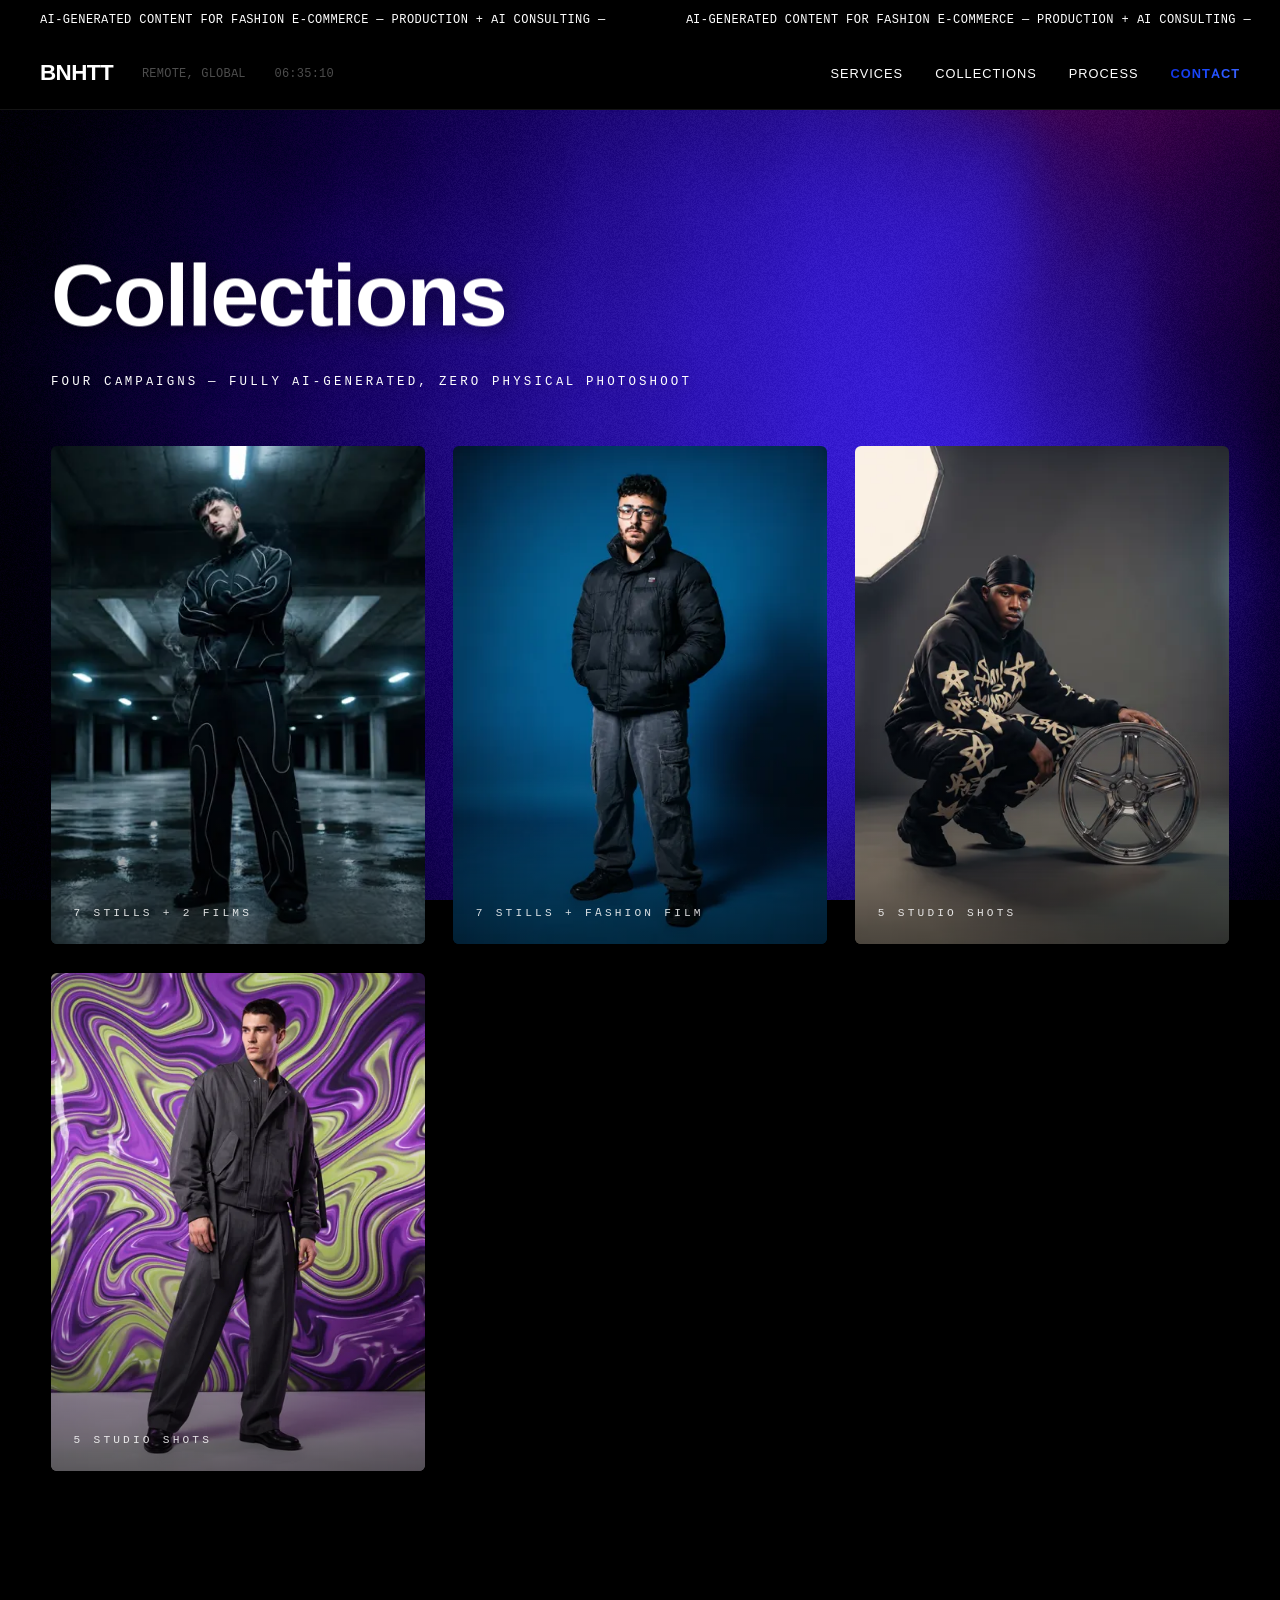
==== commit 135a0f00: "feat(seo): add ItemList/CreativeWork JSON-LD per collection, fix stale meta copy collections.html ha" ====
--- a/collections.html
+++ b/collections.html
@@ -4,7 +4,7 @@
   <meta charset="utf-8">
   <meta name="viewport" content="width=device-width, initial-scale=1.0">
   <title>Collections — BNHTT AI Studio</title>
-  <meta name="description" content="AI-generated fashion collections by BNHTT AI Studio: Smoke, Blue and Chrome Garage. Full campaign content, produced without a physical photoshoot.">
+  <meta name="description" content="AI-generated fashion collections by BNHTT AI Studio: Smoke, Blue / Aether Flux, Chrome Garage and Acid Mirage. Full campaign content, produced without a physical photoshoot.">
   <link rel="icon" href="assets/images/favicon.svg" type="image/svg+xml">
   <link rel="icon" href="assets/images/favicon-32.png" sizes="32x32" type="image/png">
   <link rel="apple-touch-icon" href="assets/images/apple-touch-icon.png">
@@ -12,11 +12,12 @@
   <meta property="og:type" content="website">
   <meta property="og:site_name" content="BNHTT AI Studio">
   <meta property="og:title" content="Collections — BNHTT AI Studio">
-  <meta property="og:description" content="Three fully AI-generated fashion campaigns: Smoke, Blue / Aether Flux and Chrome Garage. Zero physical photoshoot.">
+  <meta property="og:description" content="Four fully AI-generated fashion campaigns: Smoke, Blue / Aether Flux, Chrome Garage and Acid Mirage. Zero physical photoshoot.">
   <meta property="og:url" content="https://bnhtt.github.io/bnhtt-ai-studio-web/collections.html">
   <meta property="og:image" content="https://bnhtt.github.io/bnhtt-ai-studio-web/assets/og-image.jpg">
   <meta name="twitter:card" content="summary_large_image">
   <meta name="twitter:image" content="https://bnhtt.github.io/bnhtt-ai-studio-web/assets/og-image.jpg">
+  <script type="application/ld+json">{"@context":"https://schema.org","@type":"ItemList","name":"BNHTT AI Studio — Collections","itemListElement":[{"@type":"ListItem","position":1,"item":{"@type":"CreativeWork","name":"Smoke","description":"Full fashion campaign generated with AI: editorial portraits, product still-life, detail shots and two fashion films — produced without a physical photoshoot.","image":"https://bnhtt.github.io/bnhtt-ai-studio-web/assets/campaigns/smoke/image-full-portrait-fashion-photograph-of-the--mr4r8g49-2myx_900.webp","url":"https://bnhtt.github.io/bnhtt-ai-studio-web/collections.html#smoke","creator":{"@type":"Organization","name":"BNHTT AI Studio"}}},{"@type":"ListItem","position":2,"item":{"@type":"CreativeWork","name":"Blue / Aether Flux","description":"AI-generated editorial photoshoot on a saturated blue set: standing and full-body frames, 3/4 editorial angles and close-up portraits, plus the Aether Flux fashion film — all built from a single reference model, with zero physical photoshoot.","image":"https://bnhtt.github.io/bnhtt-ai-studio-web/assets/campaigns/blue/ph_standing_900.webp","url":"https://bnhtt.github.io/bnhtt-ai-studio-web/collections.html#blue","creator":{"@type":"Organization","name":"BNHTT AI Studio"}}},{"@type":"ListItem","position":3,"item":{"@type":"CreativeWork","name":"Chrome Garage","description":"Studio session generated end-to-end with AI: streetwear co-ord with hand-painted graffiti prints, editorial poses and a chrome five-spoke rim as sculptural prop.","image":"https://bnhtt.github.io/bnhtt-ai-studio-web/assets/campaigns/chrome_garage/04_prop_llanta_cromada_900.webp","url":"https://bnhtt.github.io/bnhtt-ai-studio-web/collections.html#chrome-garage","creator":{"@type":"Organization","name":"BNHTT AI Studio"}}},{"@type":"ListItem","position":4,"item":{"@type":"CreativeWork","name":"Acid Mirage","description":"Editorial menswear streetwear set against liquid acid backdrops — electric purple and lime marble, ornamental dark-cloud textures. Desaturated garments over saturated abstract sets, generated end-to-end with AI. Zero physical photoshoot.","image":"https://bnhtt.github.io/bnhtt-ai-studio-web/assets/campaigns/acid_mirage/acid_1_900.webp","url":"https://bnhtt.github.io/bnhtt-ai-studio-web/collections.html#acid-mirage","creator":{"@type":"Organization","name":"BNHTT AI Studio"}}}]}</script>
   <link rel="stylesheet" href="assets/custom-overrides.css">
   <link rel="stylesheet" href="assets/studio-additions.css">
   <link rel="stylesheet" href="assets/living-blue.css">
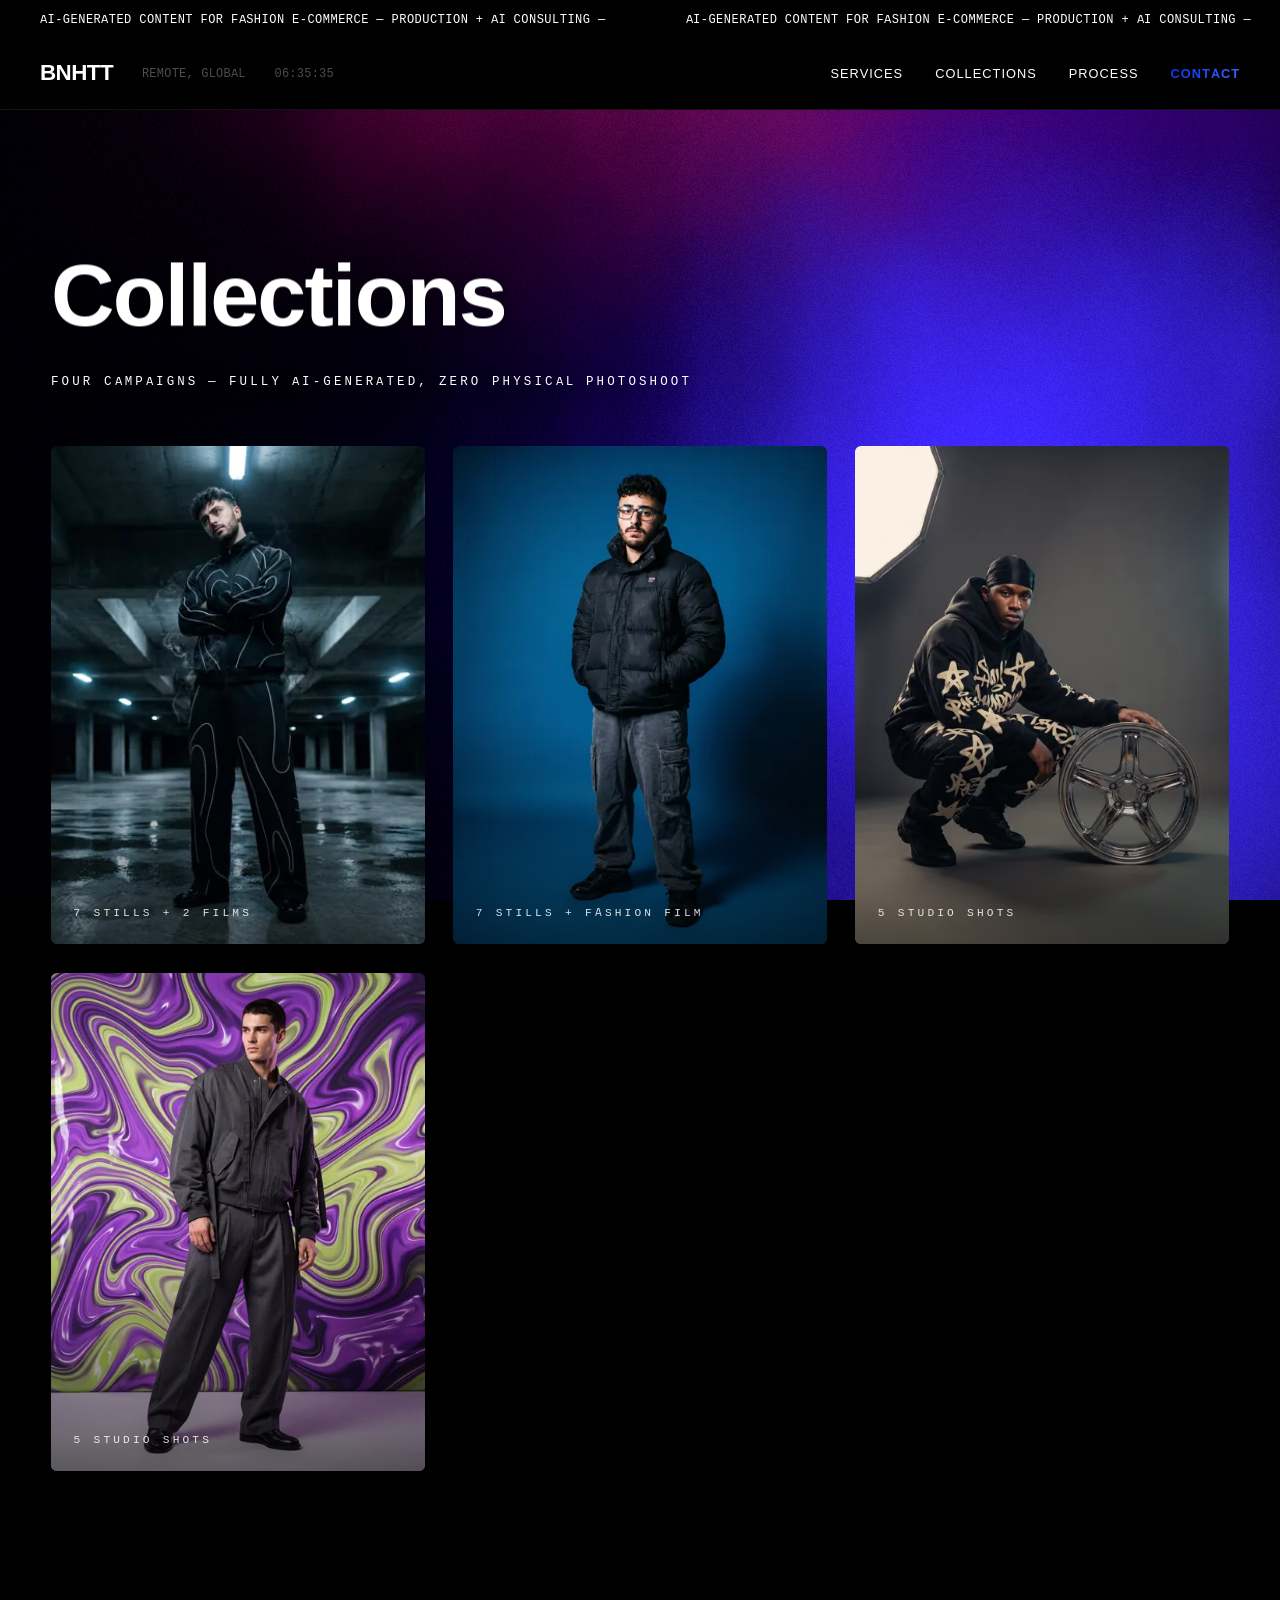
==== commit edf27baf: "perf(blue): re-encode Aether Flux fashion film, cut weight 74% AETHER_FLUX_v2_final.mp4 was the heav" ====
--- a/collections.html
+++ b/collections.html
@@ -4,7 +4,7 @@
   <meta charset="utf-8">
   <meta name="viewport" content="width=device-width, initial-scale=1.0">
   <title>Collections — BNHTT AI Studio</title>
-  <meta name="description" content="AI-generated fashion collections by BNHTT AI Studio: Smoke, Blue / Aether Flux, Chrome Garage and Acid Mirage. Full campaign content, produced without a physical photoshoot.">
+  <meta name="description" content="AI-generated fashion collections by BNHTT AI Studio: Smoke, Blue and Chrome Garage. Full campaign content, produced without a physical photoshoot.">
   <link rel="icon" href="assets/images/favicon.svg" type="image/svg+xml">
   <link rel="icon" href="assets/images/favicon-32.png" sizes="32x32" type="image/png">
   <link rel="apple-touch-icon" href="assets/images/apple-touch-icon.png">
@@ -12,12 +12,11 @@
   <meta property="og:type" content="website">
   <meta property="og:site_name" content="BNHTT AI Studio">
   <meta property="og:title" content="Collections — BNHTT AI Studio">
-  <meta property="og:description" content="Four fully AI-generated fashion campaigns: Smoke, Blue / Aether Flux, Chrome Garage and Acid Mirage. Zero physical photoshoot.">
+  <meta property="og:description" content="Three fully AI-generated fashion campaigns: Smoke, Blue / Aether Flux and Chrome Garage. Zero physical photoshoot.">
   <meta property="og:url" content="https://bnhtt.github.io/bnhtt-ai-studio-web/collections.html">
   <meta property="og:image" content="https://bnhtt.github.io/bnhtt-ai-studio-web/assets/og-image.jpg">
   <meta name="twitter:card" content="summary_large_image">
   <meta name="twitter:image" content="https://bnhtt.github.io/bnhtt-ai-studio-web/assets/og-image.jpg">
-  <script type="application/ld+json">{"@context":"https://schema.org","@type":"ItemList","name":"BNHTT AI Studio — Collections","itemListElement":[{"@type":"ListItem","position":1,"item":{"@type":"CreativeWork","name":"Smoke","description":"Full fashion campaign generated with AI: editorial portraits, product still-life, detail shots and two fashion films — produced without a physical photoshoot.","image":"https://bnhtt.github.io/bnhtt-ai-studio-web/assets/campaigns/smoke/image-full-portrait-fashion-photograph-of-the--mr4r8g49-2myx_900.webp","url":"https://bnhtt.github.io/bnhtt-ai-studio-web/collections.html#smoke","creator":{"@type":"Organization","name":"BNHTT AI Studio"}}},{"@type":"ListItem","position":2,"item":{"@type":"CreativeWork","name":"Blue / Aether Flux","description":"AI-generated editorial photoshoot on a saturated blue set: standing and full-body frames, 3/4 editorial angles and close-up portraits, plus the Aether Flux fashion film — all built from a single reference model, with zero physical photoshoot.","image":"https://bnhtt.github.io/bnhtt-ai-studio-web/assets/campaigns/blue/ph_standing_900.webp","url":"https://bnhtt.github.io/bnhtt-ai-studio-web/collections.html#blue","creator":{"@type":"Organization","name":"BNHTT AI Studio"}}},{"@type":"ListItem","position":3,"item":{"@type":"CreativeWork","name":"Chrome Garage","description":"Studio session generated end-to-end with AI: streetwear co-ord with hand-painted graffiti prints, editorial poses and a chrome five-spoke rim as sculptural prop.","image":"https://bnhtt.github.io/bnhtt-ai-studio-web/assets/campaigns/chrome_garage/04_prop_llanta_cromada_900.webp","url":"https://bnhtt.github.io/bnhtt-ai-studio-web/collections.html#chrome-garage","creator":{"@type":"Organization","name":"BNHTT AI Studio"}}},{"@type":"ListItem","position":4,"item":{"@type":"CreativeWork","name":"Acid Mirage","description":"Editorial menswear streetwear set against liquid acid backdrops — electric purple and lime marble, ornamental dark-cloud textures. Desaturated garments over saturated abstract sets, generated end-to-end with AI. Zero physical photoshoot.","image":"https://bnhtt.github.io/bnhtt-ai-studio-web/assets/campaigns/acid_mirage/acid_1_900.webp","url":"https://bnhtt.github.io/bnhtt-ai-studio-web/collections.html#acid-mirage","creator":{"@type":"Organization","name":"BNHTT AI Studio"}}}]}</script>
   <link rel="stylesheet" href="assets/custom-overrides.css">
   <link rel="stylesheet" href="assets/studio-additions.css">
   <link rel="stylesheet" href="assets/living-blue.css">
@@ -155,7 +154,7 @@
       <div class="accordion-blue" id="accordionBlue" role="group" aria-label="Blue / Aether Flux — interactive look selector">
         <button class="acc-panel active" type="button" aria-pressed="true" aria-label="AETHER FLUX — Fashion film">
           <span class="acc-media">
-            <video autoplay muted loop playsinline poster="assets/campaigns/blue/ph_standing_900.webp" src="assets/campaigns/blue/AETHER_FLUX_v2_final.mp4"></video>
+            <video autoplay muted loop playsinline preload="metadata" poster="assets/campaigns/blue/ph_standing_900.webp" src="assets/campaigns/blue/AETHER_FLUX_v2_final.mp4"></video>
           </span>
           <span class="acc-shade" aria-hidden="true"></span>
           <span class="acc-label">
